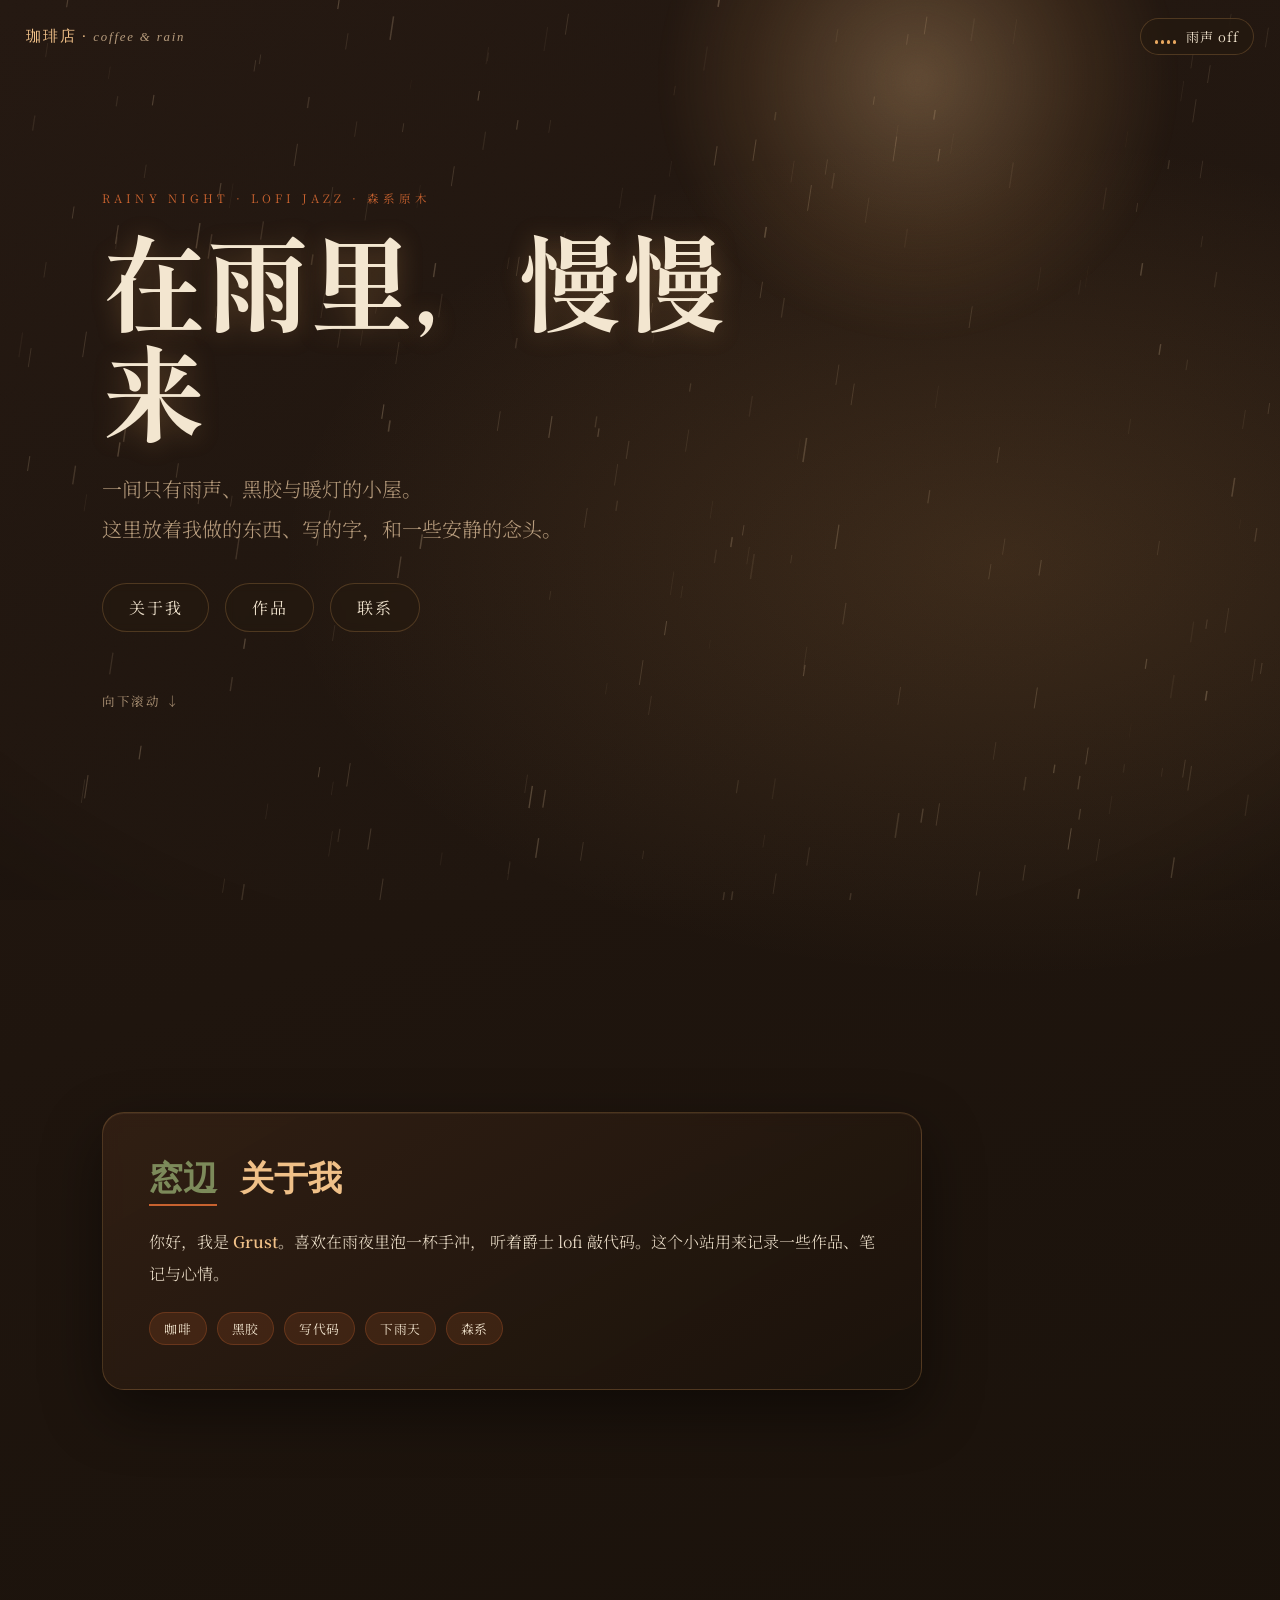
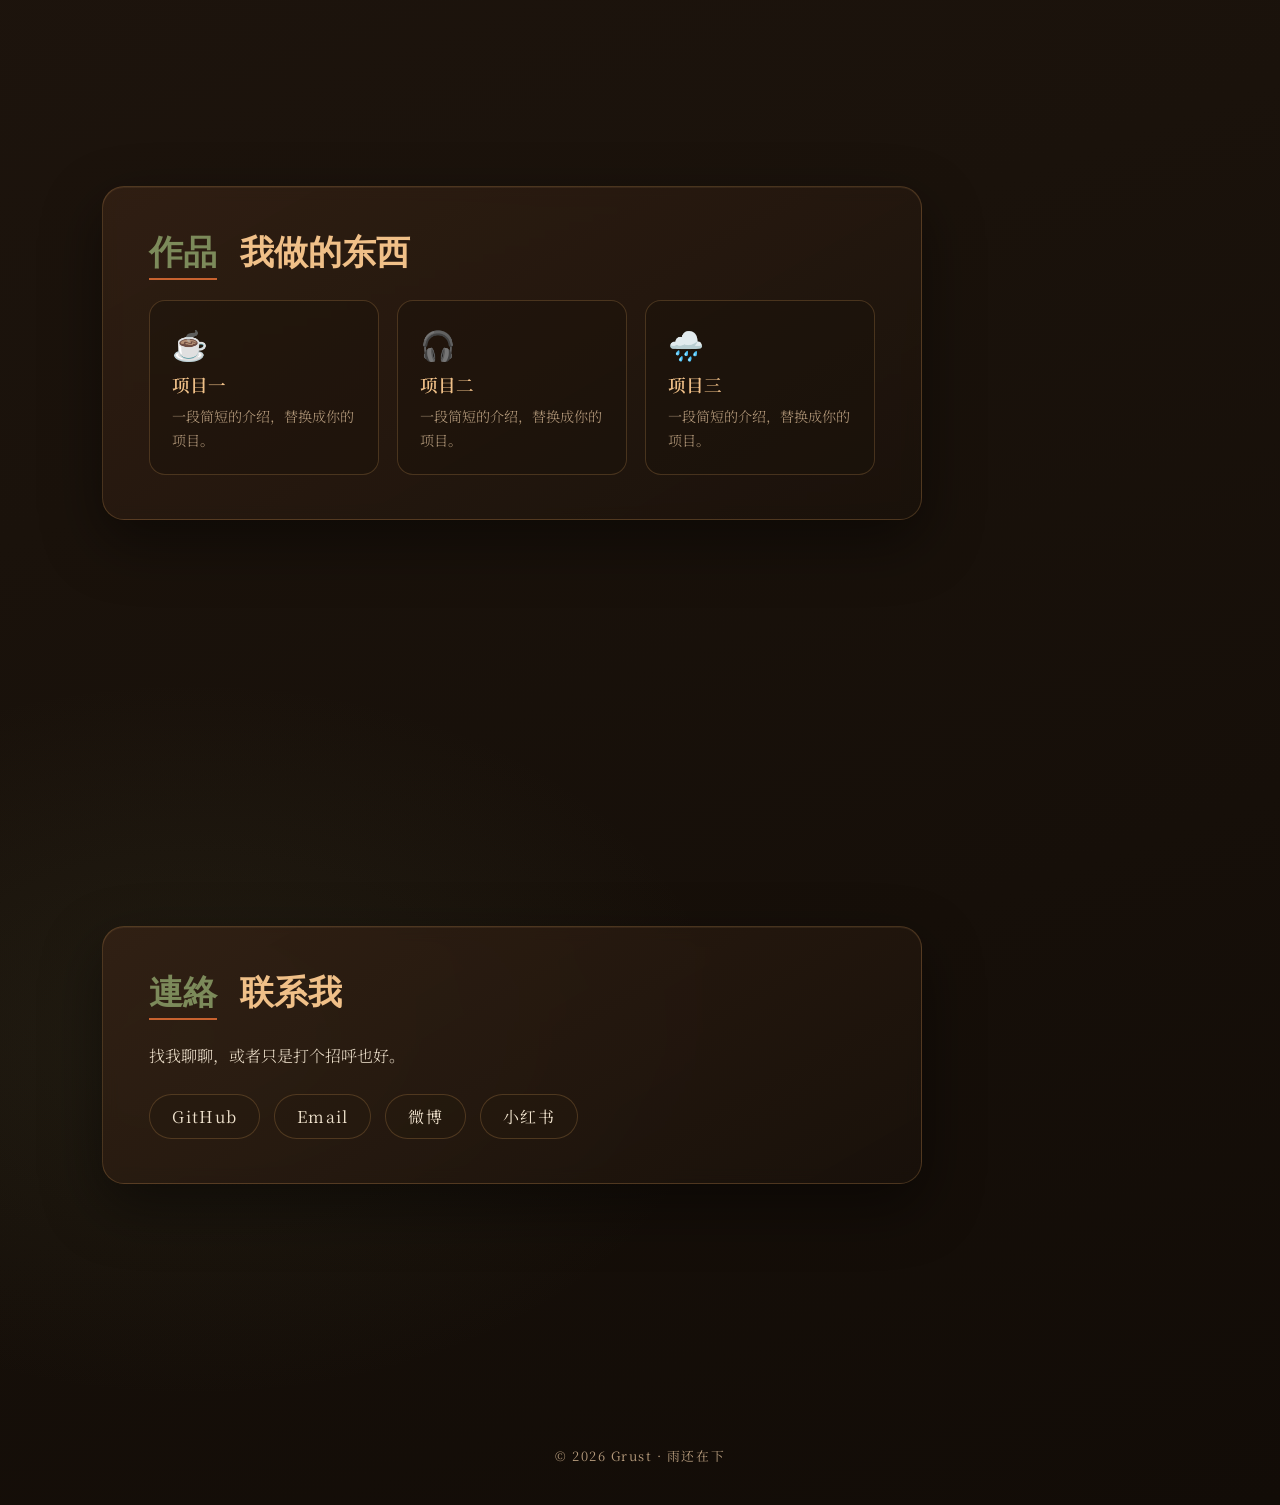
==== index.html @ 06360b30 "森系原木雨夜风格个人主页 + 匹配 404 页" ====
<!DOCTYPE html>
<html lang="zh-CN">
<head>
  <meta charset="UTF-8" />
  <meta name="viewport" content="width=device-width, initial-scale=1.0" />
  <title>Grust · 雨夜小屋</title>
  <meta name="description" content="森系原木 · 日系 · 爵士 lofi 雨夜风格的个人主页" />
  <link rel="preconnect" href="https://fonts.googleapis.com" />
  <link rel="preconnect" href="https://fonts.gstatic.com" crossorigin />
  <link href="https://fonts.googleapis.com/css2?family=Zhi+Mang+Xing&family=Noto+Serif+SC:wght@300;400;600&family=Shippori+Mincho:wght@400;600&display=swap" rel="stylesheet" />
  <link rel="stylesheet" href="style.css" />
</head>
<body>
  <!-- 雨滴层 -->
  <canvas id="rain"></canvas>
  <!-- 暖光/颗粒/暗角 -->
  <div class="grain"></div>
  <div class="vignette"></div>
  <div class="lamp-glow"></div>

  <!-- 顶部工具条 -->
  <header class="topbar">
    <span class="brand">珈琲店 · <em>coffee & rain</em></span>
    <button id="audioToggle" class="audio-btn" aria-pressed="false" title="播放/暂停 雨声 lofi">
      <span class="eq"><i></i><i></i><i></i><i></i></span>
      <span class="audio-label">雨声 off</span>
    </button>
  </header>

  <main class="stage">
    <section class="hero">
      <p class="kicker">rainy night · lofi jazz · 森系原木</p>
      <h1 class="title">在雨里，慢慢来</h1>
      <p class="subtitle">
        一间只有雨声、黑胶与暖灯的小屋。<br />
        这里放着我做的东西、写的字，和一些安静的念头。
      </p>
      <div class="links">
        <a class="link" href="#about">关于我</a>
        <a class="link" href="#works">作品</a>
        <a class="link" href="#contact">联系</a>
      </div>
      <div class="scroll-hint">向下滚动 ↓</div>
    </section>

    <section id="about" class="panel">
      <div class="panel-card">
        <h2><span class="jp">窓辺</span> 关于我</h2>
        <p>
          你好，我是 <strong>Grust</strong>。喜欢在雨夜里泡一杯手冲，
          听着爵士 lofi 敲代码。这个小站用来记录一些作品、笔记与心情。
        </p>
        <ul class="tags">
          <li>咖啡</li><li>黑胶</li><li>写代码</li><li>下雨天</li><li>森系</li>
        </ul>
      </div>
    </section>

    <section id="works" class="panel">
      <div class="panel-card">
        <h2><span class="jp">作品</span> 我做的东西</h2>
        <div class="works-grid">
          <a class="work" href="#">
            <span class="work-emoji">☕</span>
            <span class="work-title">项目一</span>
            <span class="work-desc">一段简短的介绍，替换成你的项目。</span>
          </a>
          <a class="work" href="#">
            <span class="work-emoji">🎧</span>
            <span class="work-title">项目二</span>
            <span class="work-desc">一段简短的介绍，替换成你的项目。</span>
          </a>
          <a class="work" href="#">
            <span class="work-emoji">🌧️</span>
            <span class="work-title">项目三</span>
            <span class="work-desc">一段简短的介绍，替换成你的项目。</span>
          </a>
        </div>
      </div>
    </section>

    <section id="contact" class="panel">
      <div class="panel-card">
        <h2><span class="jp">連絡</span> 联系我</h2>
        <p>找我聊聊，或者只是打个招呼也好。</p>
        <div class="socials">
          <a class="social" href="#" target="_blank" rel="noopener">GitHub</a>
          <a class="social" href="mailto:you@example.com">Email</a>
          <a class="social" href="#" target="_blank" rel="noopener">微博</a>
          <a class="social" href="#" target="_blank" rel="noopener">小红书</a>
        </div>
      </div>
    </section>
  </main>

  <footer class="footer">
    <span>© <span id="year"></span> Grust · 雨还在下</span>
  </footer>

  <script src="script.js"></script>
</body>
</html>
---- style.css ----
:root {
  /* 暖木色 / 雨夜调色板 */
  --bg-0: #1a120b;
  --bg-1: #241811;
  --wood: #3a2416;
  --wood-light: #5b3a22;
  --amber: #e8a860;
  --amber-soft: #f0c088;
  --cream: #f3e6d0;
  --moss: #7c8a5a;
  --rust: #c8622f;
  --ink: #efe2cd;
  --muted: #b79c7d;
  --glass: rgba(38, 26, 16, 0.55);
  --glass-brd: rgba(232, 168, 96, 0.22);
}

* { box-sizing: border-box; }

html { scroll-behavior: smooth; }

body {
  margin: 0;
  min-height: 100vh;
  color: var(--ink);
  font-family: "Noto Serif SC", "Shippori Mincho", serif;
  background:
    radial-gradient(1200px 700px at 78% 18%, rgba(232,168,96,0.14), transparent 60%),
    radial-gradient(900px 600px at 15% 85%, rgba(124,138,90,0.10), transparent 60%),
    linear-gradient(160deg, var(--bg-1) 0%, var(--bg-0) 60%, #120c07 100%);
  overflow-x: hidden;
}

/* ---------- 氛围层 ---------- */
#rain {
  position: fixed; inset: 0;
  width: 100%; height: 100%;
  z-index: 0; pointer-events: none;
  opacity: 0.55;
}

.grain {
  position: fixed; inset: 0; z-index: 2; pointer-events: none;
  opacity: 0.06; mix-blend-mode: overlay;
  background-image: url("data:image/svg+xml,%3Csvg xmlns='http://www.w3.org/2000/svg' width='120' height='120'%3E%3Cfilter id='n'%3E%3CfeTurbulence type='fractalNoise' baseFrequency='0.9' numOctaves='2'/%3E%3C/filter%3E%3Crect width='100%25' height='100%25' filter='url(%23n)'/%3E%3C/svg%3E");
}

.vignette {
  position: fixed; inset: 0; z-index: 3; pointer-events: none;
  background: radial-gradient(120% 120% at 50% 40%, transparent 55%, rgba(0,0,0,0.55) 100%);
}

.lamp-glow {
  position: fixed; top: -180px; right: 8%; z-index: 1; pointer-events: none;
  width: 520px; height: 520px; border-radius: 50%;
  background: radial-gradient(circle, rgba(240,192,136,0.30), rgba(232,168,96,0.10) 45%, transparent 70%);
  filter: blur(8px);
  animation: flicker 6s ease-in-out infinite;
}
@keyframes flicker {
  0%,100% { opacity: .85; }
  45% { opacity: 1; }
  70% { opacity: .78; }
}

/* ---------- 顶部 ---------- */
.topbar {
  position: fixed; top: 0; left: 0; right: 0; z-index: 6;
  display: flex; align-items: center; justify-content: space-between;
  padding: 18px 26px;
}
.brand {
  font-family: "Shippori Mincho", serif;
  letter-spacing: .12em; color: var(--amber-soft); font-size: .95rem;
}
.brand em { color: var(--muted); font-style: italic; font-size: .8rem; }

.audio-btn {
  display: inline-flex; align-items: center; gap: 10px;
  background: var(--glass); border: 1px solid var(--glass-brd);
  color: var(--cream); padding: 8px 14px; border-radius: 999px;
  cursor: pointer; font-family: inherit; font-size: .82rem;
  backdrop-filter: blur(6px); transition: .25s;
}
.audio-btn:hover { border-color: var(--amber); color: var(--amber-soft); }
.audio-label { letter-spacing: .08em; }

.eq { display: inline-flex; align-items: flex-end; gap: 3px; height: 14px; }
.eq i { width: 3px; height: 4px; background: var(--amber); border-radius: 2px; }
.audio-btn.playing .eq i { animation: bounce 0.9s ease-in-out infinite; }
.eq i:nth-child(2){ animation-delay: .15s; }
.eq i:nth-child(3){ animation-delay: .3s; }
.eq i:nth-child(4){ animation-delay: .45s; }
@keyframes bounce { 0%,100%{ height:4px; } 50%{ height:14px; } }

/* ---------- 内容 ---------- */
.stage { position: relative; z-index: 4; }

.hero {
  min-height: 100vh;
  display: flex; flex-direction: column; justify-content: center;
  padding: 0 8vw; max-width: 900px;
}
.kicker {
  color: var(--rust); letter-spacing: .35em; text-transform: uppercase;
  font-size: .72rem; margin: 0 0 18px;
}
.title {
  font-family: "Zhi Mang Xing", "Shippori Mincho", cursive;
  font-size: clamp(3rem, 9vw, 6.5rem);
  margin: 0; line-height: 1.05; color: var(--cream);
  text-shadow: 0 2px 24px rgba(232,168,96,0.25);
}
.subtitle {
  margin: 26px 0 34px; color: var(--muted);
  font-size: clamp(1rem, 2.2vw, 1.25rem); line-height: 2; font-weight: 300;
}
.links { display: flex; gap: 16px; flex-wrap: wrap; }
.link {
  color: var(--ink); text-decoration: none; letter-spacing: .1em;
  padding: 12px 26px; border: 1px solid var(--glass-brd); border-radius: 999px;
  background: var(--glass); backdrop-filter: blur(4px); transition: .25s;
}
.link:hover {
  border-color: var(--amber); color: var(--amber-soft);
  transform: translateY(-2px); box-shadow: 0 8px 26px rgba(0,0,0,.35);
}
.scroll-hint {
  margin-top: 60px; color: var(--muted); font-size: .78rem; letter-spacing: .2em;
  animation: sink 2.2s ease-in-out infinite;
}
@keyframes sink { 0%,100%{ transform: translateY(0); opacity:.6;} 50%{ transform: translateY(8px); opacity:1;} }

.panel {
  min-height: 78vh; display: flex; align-items: center;
  padding: 8vh 8vw;
}
.panel-card {
  width: 100%; max-width: 820px;
  background: linear-gradient(150deg, rgba(58,36,22,0.66), rgba(26,18,11,0.72));
  border: 1px solid var(--glass-brd); border-radius: 22px;
  padding: 44px 46px; backdrop-filter: blur(8px);
  box-shadow: 0 22px 60px rgba(0,0,0,.45), inset 0 1px 0 rgba(240,192,136,.08);
}
.panel-card h2 {
  font-family: "Shippori Mincho", serif; font-size: clamp(1.5rem, 4vw, 2.1rem);
  margin: 0 0 20px; color: var(--amber-soft); font-weight: 600;
}
.jp {
  display: inline-block; margin-right: 14px; color: var(--moss);
  border-bottom: 2px solid var(--rust); padding-bottom: 2px;
}
.panel-card p { line-height: 2; color: var(--ink); font-weight: 300; }
.panel-card strong { color: var(--amber-soft); font-weight: 600; }

.tags { list-style: none; padding: 0; margin: 22px 0 0; display: flex; flex-wrap: wrap; gap: 10px; }
.tags li {
  font-size: .8rem; letter-spacing: .05em; color: var(--cream);
  padding: 6px 14px; border-radius: 999px;
  background: rgba(200,98,47,0.16); border: 1px solid rgba(200,98,47,0.3);
}

.works-grid { display: grid; grid-template-columns: repeat(auto-fit, minmax(200px,1fr)); gap: 18px; margin-top: 8px; }
.work {
  display: flex; flex-direction: column; gap: 8px; text-decoration: none;
  padding: 22px; border-radius: 16px;
  background: rgba(26,18,11,0.5); border: 1px solid var(--glass-brd);
  transition: .25s; color: var(--ink);
}
.work:hover { transform: translateY(-4px); border-color: var(--amber); box-shadow: 0 14px 34px rgba(0,0,0,.4); }
.work-emoji { font-size: 1.8rem; }
.work-title { color: var(--amber-soft); font-size: 1.1rem; font-weight: 600; }
.work-desc { color: var(--muted); font-size: .88rem; font-weight: 300; line-height: 1.7; }

.socials { display: flex; flex-wrap: wrap; gap: 14px; margin-top: 22px; }
.social {
  text-decoration: none; color: var(--ink); letter-spacing: .08em;
  padding: 10px 22px; border-radius: 999px;
  border: 1px solid var(--glass-brd); background: var(--glass); transition: .25s;
}
.social:hover { border-color: var(--amber); color: var(--amber-soft); transform: translateY(-2px); }

.footer {
  position: relative; z-index: 4; text-align: center;
  padding: 40px 20px; color: var(--muted); font-size: .8rem; letter-spacing: .12em;
}

@media (max-width: 640px) {
  .panel-card { padding: 30px 24px; }
  .topbar { padding: 14px 16px; }
  .brand em { display: none; }
}

@media (prefers-reduced-motion: reduce) {
  .lamp-glow, .scroll-hint, .audio-btn.playing .eq i { animation: none; }
  html { scroll-behavior: auto; }
}
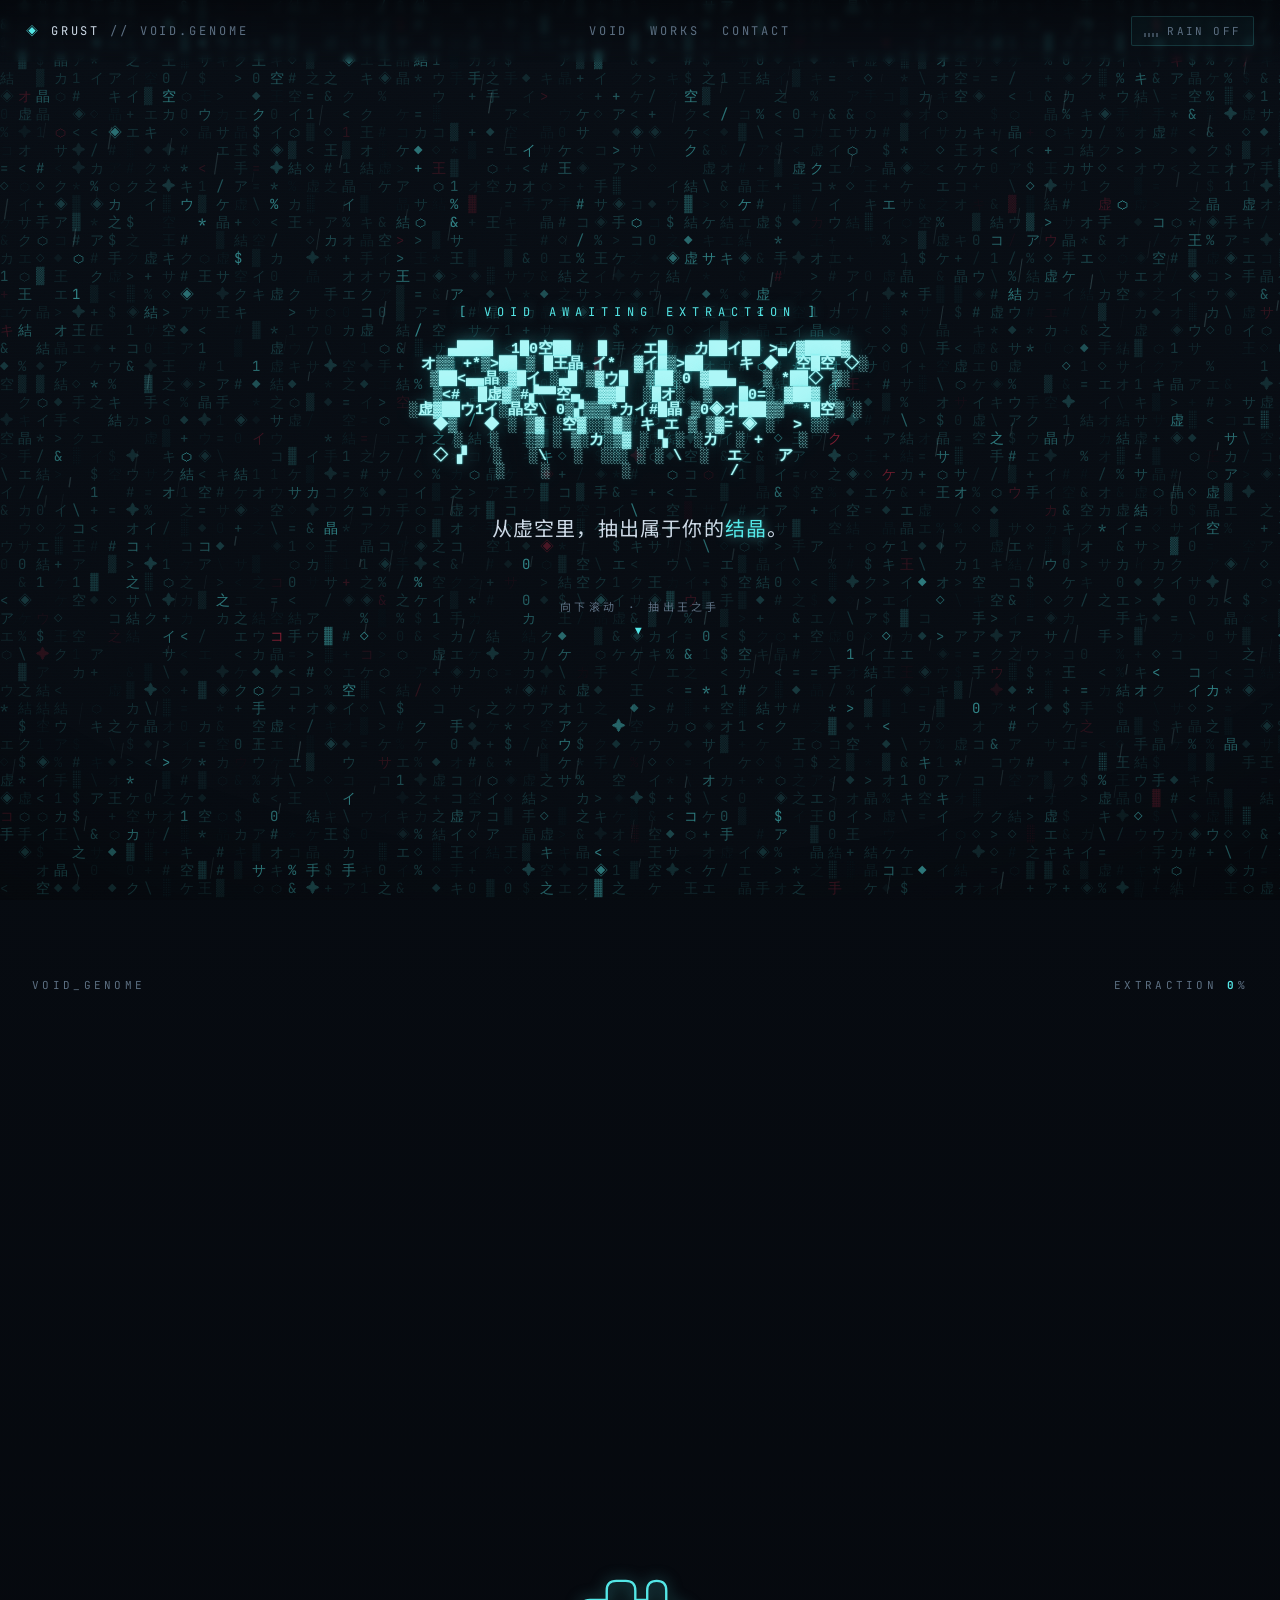
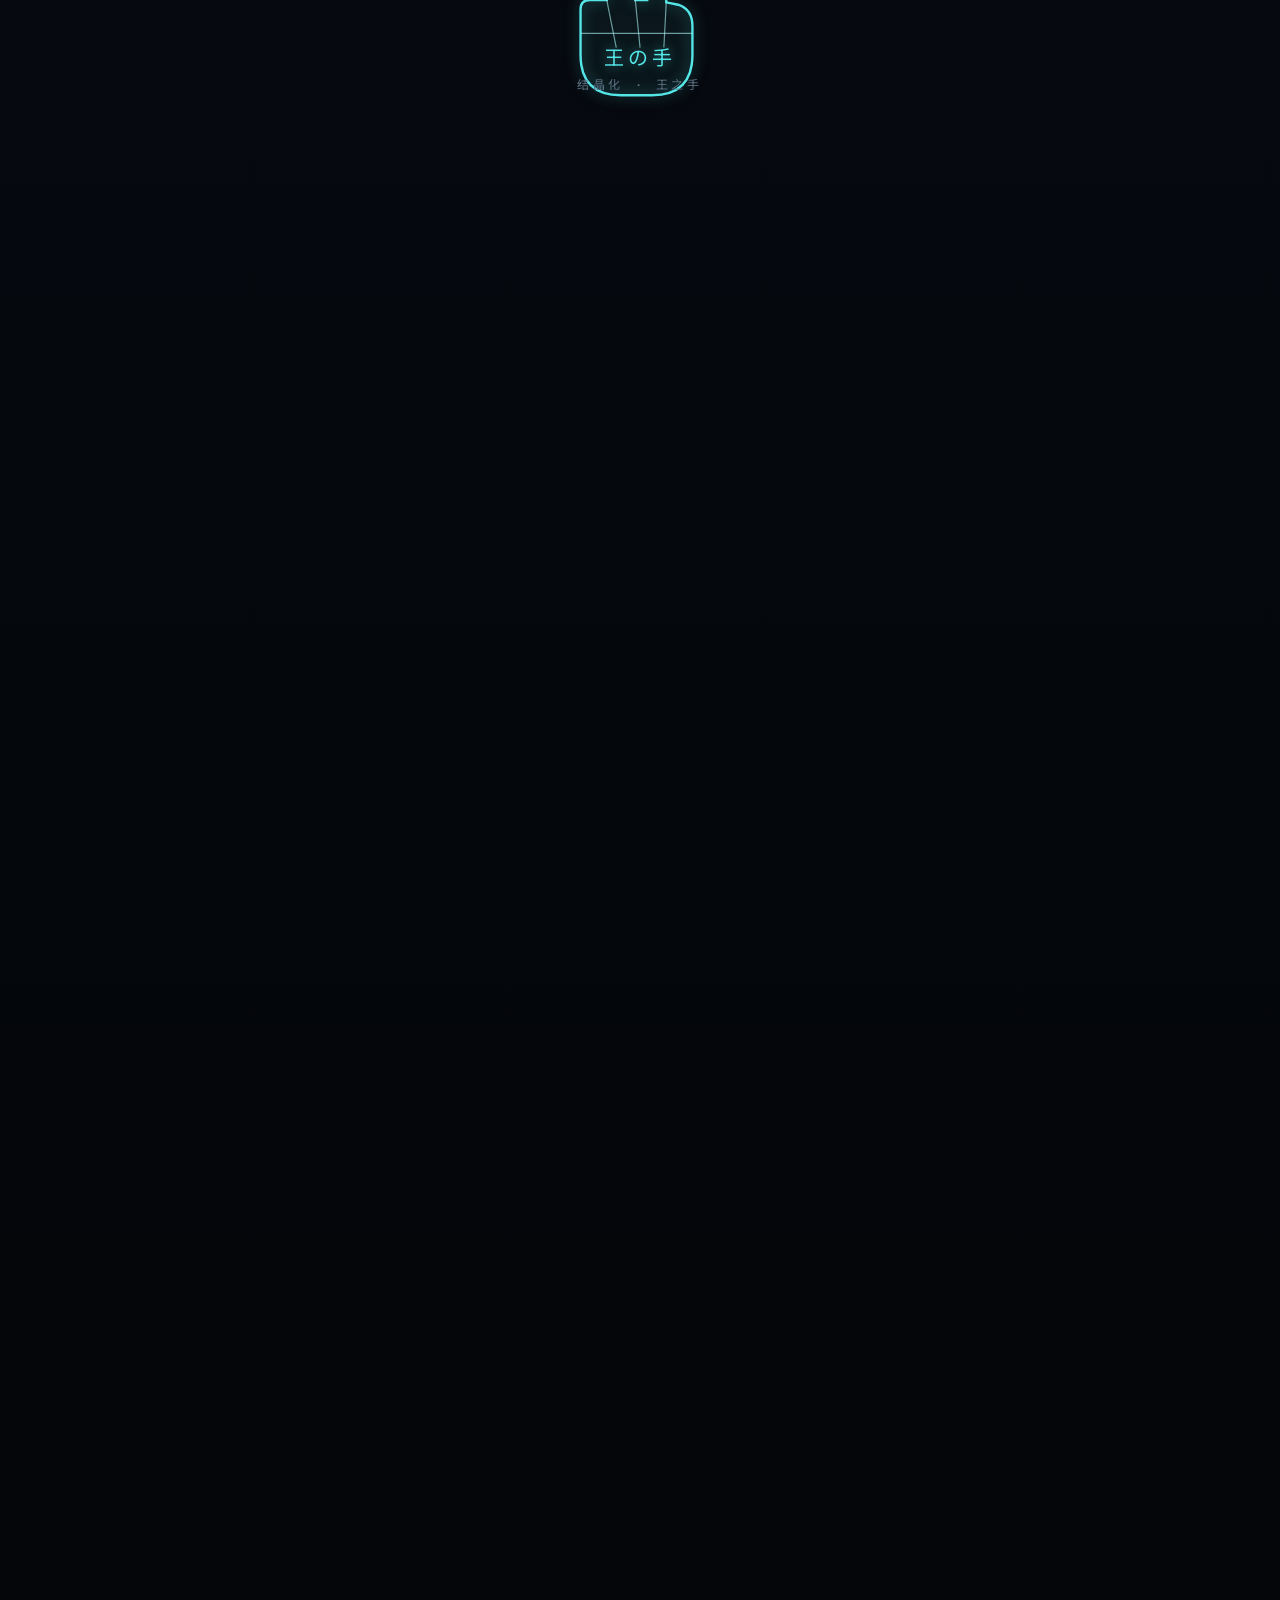
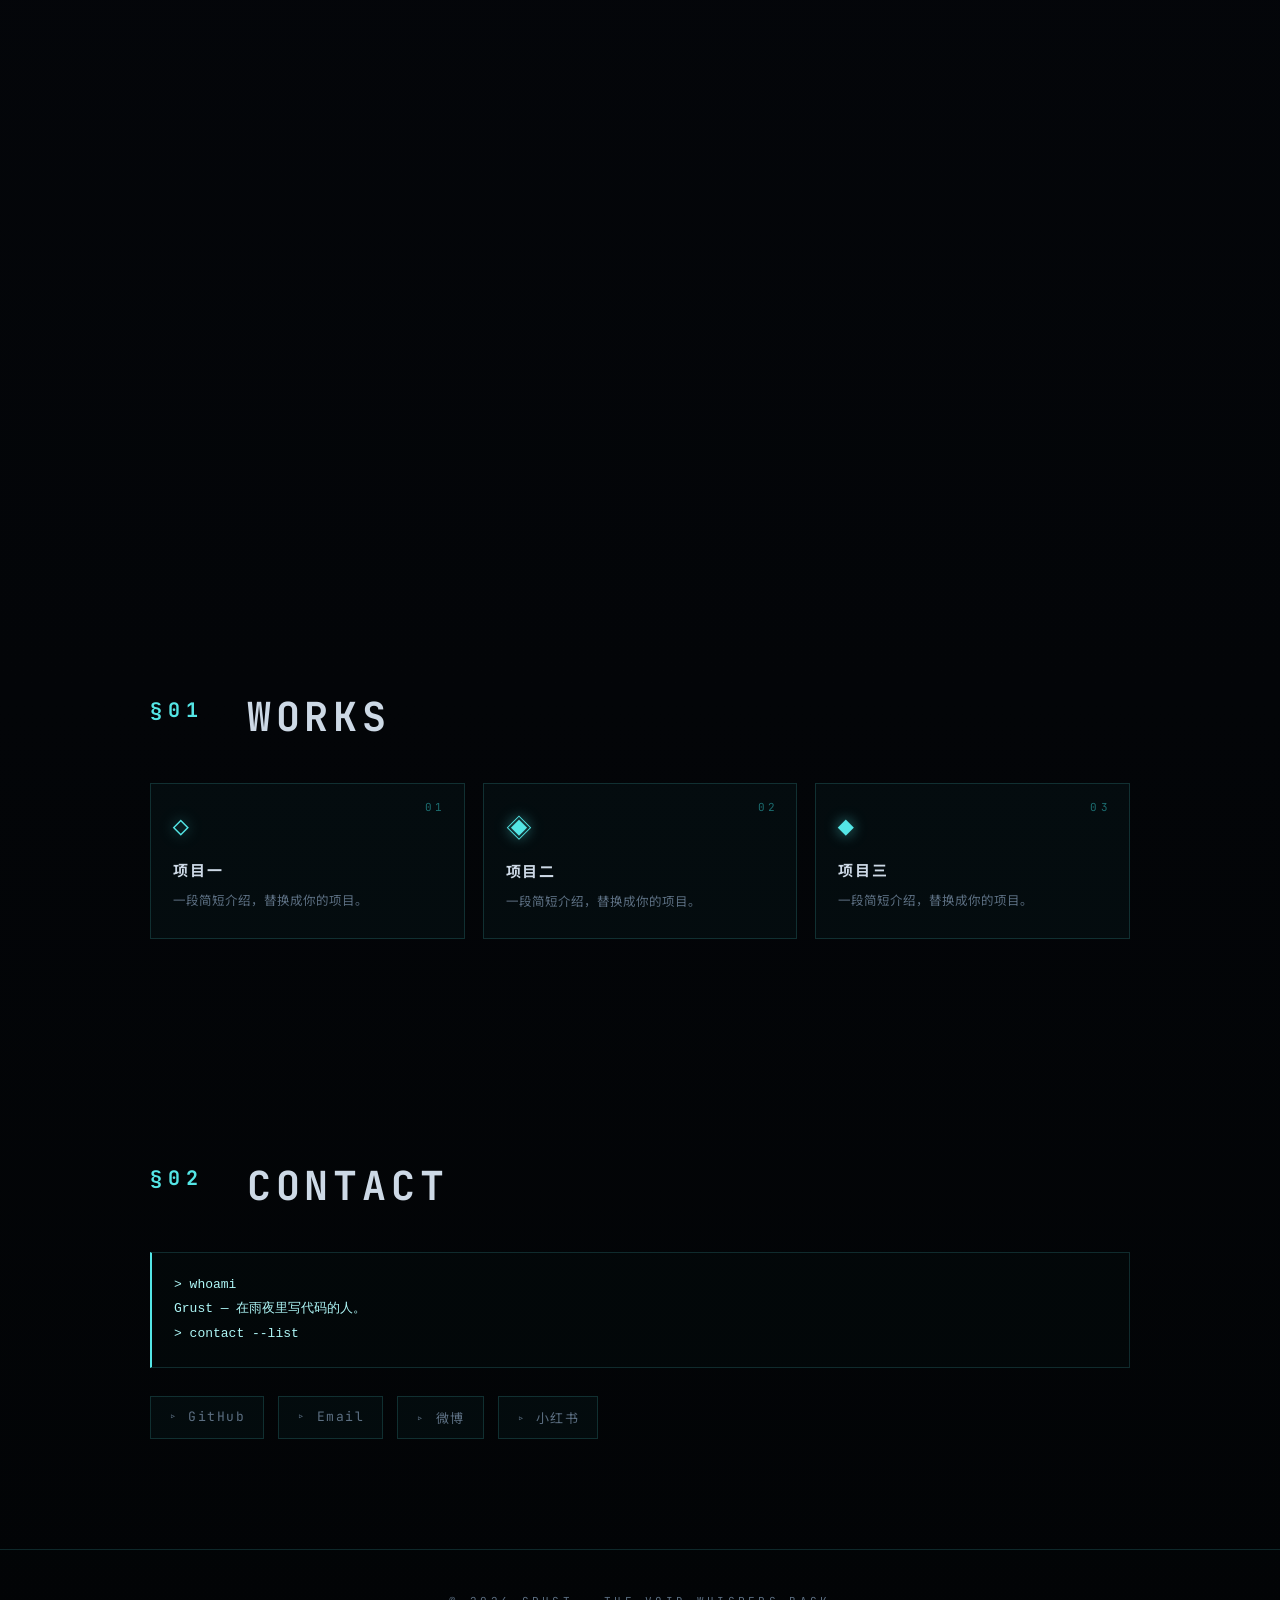
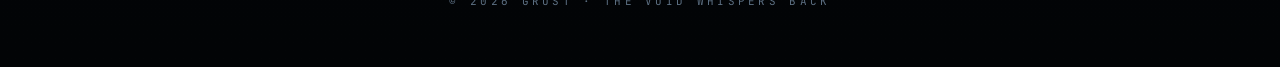
==== commit 1f1b6d47: "改版为 ASCII-Magic 结晶虚空炫技主页 - 满屏跳动 ASCII/日文/结晶符号背景层 - 首屏 ASCII 大标题解析动画 - 滚动抽出结晶虚空之剑 + 结晶化王之手 - 保留雨夜动效与雨" ====
--- a/index.html
+++ b/index.html
@@ -3,98 +3,145 @@
 <head>
   <meta charset="UTF-8" />
   <meta name="viewport" content="width=device-width, initial-scale=1.0" />
-  <title>Grust · 雨夜小屋</title>
-  <meta name="description" content="森系原木 · 日系 · 爵士 lofi 雨夜风格的个人主页" />
+  <title>GRUST // VOID GENOME</title>
+  <meta name="description" content="ASCII-Magic · 罪恶王冠结晶符号 · 雨夜虚空 · Grust 的个人空间" />
   <link rel="preconnect" href="https://fonts.googleapis.com" />
   <link rel="preconnect" href="https://fonts.gstatic.com" crossorigin />
-  <link href="https://fonts.googleapis.com/css2?family=Zhi+Mang+Xing&family=Noto+Serif+SC:wght@300;400;600&family=Shippori+Mincho:wght@400;600&display=swap" rel="stylesheet" />
+  <link href="https://fonts.googleapis.com/css2?family=JetBrains+Mono:wght@300;400;700&family=Noto+Sans+SC:wght@300;400;700&display=swap" rel="stylesheet" />
   <link rel="stylesheet" href="style.css" />
 </head>
 <body>
+  <!-- 虚空 ASCII 层 -->
+  <canvas id="void"></canvas>
   <!-- 雨滴层 -->
   <canvas id="rain"></canvas>
-  <!-- 暖光/颗粒/暗角 -->
+  <!-- 颗粒 / 暗角 / 扫描线 -->
   <div class="grain"></div>
   <div class="vignette"></div>
-  <div class="lamp-glow"></div>
+  <div class="scanlines"></div>
 
   <!-- 顶部工具条 -->
   <header class="topbar">
-    <span class="brand">珈琲店 · <em>coffee & rain</em></span>
+    <span class="brand"><span class="dot">◈</span> GRUST <em>// void.genome</em></span>
+    <nav class="nav">
+      <a href="#weapon">void</a>
+      <a href="#works">works</a>
+      <a href="#contact">contact</a>
+    </nav>
     <button id="audioToggle" class="audio-btn" aria-pressed="false" title="播放/暂停 雨声 lofi">
       <span class="eq"><i></i><i></i><i></i><i></i></span>
-      <span class="audio-label">雨声 off</span>
+      <span class="audio-label">rain off</span>
     </button>
   </header>
 
-  <main class="stage">
+  <main>
+    <!-- 英雄区：满屏虚空跳字 + 抽出提示 -->
     <section class="hero">
-      <p class="kicker">rainy night · lofi jazz · 森系原木</p>
-      <h1 class="title">在雨里，慢慢来</h1>
-      <p class="subtitle">
-        一间只有雨声、黑胶与暖灯的小屋。<br />
-        这里放着我做的东西、写的字，和一些安静的念头。
-      </p>
-      <div class="links">
-        <a class="link" href="#about">关于我</a>
-        <a class="link" href="#works">作品</a>
-        <a class="link" href="#contact">联系</a>
-      </div>
-      <div class="scroll-hint">向下滚动 ↓</div>
-    </section>
-
-    <section id="about" class="panel">
-      <div class="panel-card">
-        <h2><span class="jp">窓辺</span> 关于我</h2>
-        <p>
-          你好，我是 <strong>Grust</strong>。喜欢在雨夜里泡一杯手冲，
-          听着爵士 lofi 敲代码。这个小站用来记录一些作品、笔记与心情。
-        </p>
-        <ul class="tags">
-          <li>咖啡</li><li>黑胶</li><li>写代码</li><li>下雨天</li><li>森系</li>
-        </ul>
+      <p class="kicker">［ void awaiting extraction ］</p>
+      <pre class="ascii-title" id="asciiTitle"></pre>
+      <p class="tagline">从虚空里，抽出属于你的<span class="hl">结晶</span>。</p>
+      <div class="scroll-hint">
+        <span>向下滚动 · 抽出王之手</span>
+        <span class="arrow">▼</span>
       </div>
     </section>
 
-    <section id="works" class="panel">
-      <div class="panel-card">
-        <h2><span class="jp">作品</span> 我做的东西</h2>
-        <div class="works-grid">
-          <a class="work" href="#">
-            <span class="work-emoji">☕</span>
-            <span class="work-title">项目一</span>
-            <span class="work-desc">一段简短的介绍，替换成你的项目。</span>
-          </a>
-          <a class="work" href="#">
-            <span class="work-emoji">🎧</span>
-            <span class="work-title">项目二</span>
-            <span class="work-desc">一段简短的介绍，替换成你的项目。</span>
-          </a>
-          <a class="work" href="#">
-            <span class="work-emoji">🌧️</span>
-            <span class="work-title">项目三</span>
-            <span class="work-desc">一段简短的介绍，替换成你的项目。</span>
-          </a>
+    <!-- 结晶虚空武器：随滚动被抽出 -->
+    <section id="weapon" class="weapon-scroll">
+      <div class="weapon-sticky">
+        <div class="weapon-hud">
+          <span class="hud-l">VOID_GENOME</span>
+          <span class="hud-r">EXTRACTION <b id="pct">0</b>%</span>
+        </div>
+        <div class="weapon-stage">
+          <!-- 结晶虚空之剑 + 王之手 -->
+          <svg id="weaponSvg" viewBox="0 0 400 620" preserveAspectRatio="xMidYMid meet" aria-label="结晶虚空之剑">
+            <defs>
+              <linearGradient id="blade" x1="0" y1="0" x2="0" y2="1">
+                <stop offset="0" stop-color="#aef7f7"/>
+                <stop offset="0.5" stop-color="#54e6e6"/>
+                <stop offset="1" stop-color="#1c6d70"/>
+              </linearGradient>
+              <filter id="glow" x="-60%" y="-60%" width="220%" height="220%">
+                <feGaussianBlur stdDeviation="6" result="b"/>
+                <feMerge><feMergeNode in="b"/><feMergeNode in="SourceGraphic"/></feMerge>
+              </filter>
+            </defs>
+
+            <!-- 剑体（会被抽出的部分） -->
+            <g id="sword" filter="url(#glow)">
+              <!-- 剑尖到剑身：细长结晶菱形 -->
+              <polygon class="blade-fill" points="200,20 232,150 214,470 186,470 168,150"/>
+              <polygon class="edge" points="200,20 232,150 214,470 186,470 168,150"/>
+              <!-- 内部结晶棱线 -->
+              <polyline class="facet" points="200,20 200,470"/>
+              <polyline class="facet" points="168,150 200,120 232,150"/>
+              <polyline class="facet" points="176,300 200,270 224,300"/>
+              <polyline class="facet" points="182,410 200,388 218,410"/>
+              <!-- 红色虚空核心 -->
+              <polygon class="core" points="200,150 210,250 200,360 190,250"/>
+              <circle class="core-dot" cx="200" cy="255" r="4"/>
+              <!-- 护手 -->
+              <polygon class="guard" points="150,470 250,470 262,494 138,494"/>
+              <polygon class="guard-crystal" points="138,494 200,478 262,494 200,512"/>
+              <!-- 剑柄 -->
+              <rect class="grip" x="192" y="494" width="16" height="70"/>
+            </g>
+
+            <!-- 王之手（结晶化，握住剑柄，固定在下方） -->
+            <g id="hand">
+              <path class="hand-fill" d="M150 560 L150 528 Q150 520 158 520 L172 520 L172 512 Q172 504 180 504 L188 504
+                Q196 504 196 512 L196 520 L206 520 L206 512 Q206 504 214 504 Q222 504 222 512 L222 522
+                L232 524 Q244 528 244 542 L244 566 Q244 600 210 600 L184 600 Q150 600 150 566 Z"/>
+              <path class="hand-line" d="M150 560 L150 528 Q150 520 158 520 L172 520 L172 512 Q172 504 180 504 L188 504
+                Q196 504 196 512 L196 520 L206 520 L206 512 Q206 504 214 504 Q222 504 222 512 L222 522
+                L232 524 Q244 528 244 542 L244 566 Q244 600 210 600 L184 600 Q150 600 150 566 Z"/>
+              <!-- 手上的结晶棱纹 -->
+              <polyline class="hand-facet" points="150,548 244,548"/>
+              <polyline class="hand-facet" points="172,520 180,560"/>
+              <polyline class="hand-facet" points="196,520 200,560"/>
+              <polyline class="hand-facet" points="222,522 220,560"/>
+            </g>
+          </svg>
+          <div class="weapon-caption">
+            <span class="jp">王の手</span>
+            <span>结晶化 · 王之手</span>
+          </div>
         </div>
       </div>
     </section>
 
+    <!-- 作品 -->
+    <section id="works" class="panel">
+      <div class="panel-inner">
+        <h2 class="sec-title"><span class="idx">§01</span> WORKS</h2>
+        <div class="works-grid">
+          <a class="work" href="#"><span class="w-glyph">◇</span><span class="w-idx">01</span><h3>项目一</h3><p>一段简短介绍，替换成你的项目。</p></a>
+          <a class="work" href="#"><span class="w-glyph">◈</span><span class="w-idx">02</span><h3>项目二</h3><p>一段简短介绍，替换成你的项目。</p></a>
+          <a class="work" href="#"><span class="w-glyph">◆</span><span class="w-idx">03</span><h3>项目三</h3><p>一段简短介绍，替换成你的项目。</p></a>
+        </div>
+      </div>
+    </section>
+
+    <!-- 关于 / 联系 -->
     <section id="contact" class="panel">
-      <div class="panel-card">
-        <h2><span class="jp">連絡</span> 联系我</h2>
-        <p>找我聊聊，或者只是打个招呼也好。</p>
+      <div class="panel-inner">
+        <h2 class="sec-title"><span class="idx">§02</span> CONTACT</h2>
+        <pre class="term">&gt; whoami
+Grust — 在雨夜里写代码的人。
+&gt; contact --list</pre>
         <div class="socials">
-          <a class="social" href="#" target="_blank" rel="noopener">GitHub</a>
-          <a class="social" href="mailto:you@example.com">Email</a>
-          <a class="social" href="#" target="_blank" rel="noopener">微博</a>
-          <a class="social" href="#" target="_blank" rel="noopener">小红书</a>
+          <a class="social" href="#" target="_blank" rel="noopener">▹ GitHub</a>
+          <a class="social" href="mailto:you@example.com">▹ Email</a>
+          <a class="social" href="#" target="_blank" rel="noopener">▹ 微博</a>
+          <a class="social" href="#" target="_blank" rel="noopener">▹ 小红书</a>
         </div>
       </div>
     </section>
   </main>
 
   <footer class="footer">
-    <span>© <span id="year"></span> Grust · 雨还在下</span>
+    <span>© <span id="year"></span> GRUST · the void whispers back</span>
   </footer>
 
   <script src="script.js"></script>
--- a/style.css
+++ b/style.css
@@ -1,197 +1,162 @@
-:root {
-  /* 暖木色 / 雨夜调色板 */
-  --bg-0: #1a120b;
-  --bg-1: #241811;
-  --wood: #3a2416;
-  --wood-light: #5b3a22;
-  --amber: #e8a860;
-  --amber-soft: #f0c088;
-  --cream: #f3e6d0;
-  --moss: #7c8a5a;
-  --rust: #c8622f;
-  --ink: #efe2cd;
-  --muted: #b79c7d;
-  --glass: rgba(38, 26, 16, 0.55);
-  --glass-brd: rgba(232, 168, 96, 0.22);
+:root{
+  --bg:#04060a;
+  --bg2:#080d14;
+  --ink:#cdd9e6;
+  --dim:#5c6f82;
+  --cyan:#54e6e6;
+  --cyan-soft:#aef7f7;
+  --cyan-dim:#1c6d70;
+  --red:#ff3355;
+  --line:rgba(84,230,230,0.16);
+  --glass:rgba(84,230,230,0.03);
+}
+*{box-sizing:border-box;}
+html{scroll-behavior:smooth;}
+body{
+  margin:0;
+  color:var(--ink);
+  font-family:"JetBrains Mono","Noto Sans SC",ui-monospace,Menlo,Consolas,monospace;
+  background:
+    radial-gradient(1200px 800px at 72% -10%, rgba(84,230,230,0.07), transparent 60%),
+    radial-gradient(900px 700px at 8% 108%, rgba(255,51,85,0.05), transparent 55%),
+    linear-gradient(180deg,var(--bg2),var(--bg) 60%,#020406 100%);
+  background-color:var(--bg);
+  overflow-x:hidden;
 }
 
-* { box-sizing: border-box; }
+/* ---------- 全屏层 ---------- */
+#void,#rain{position:fixed;inset:0;width:100vw;height:100vh;z-index:0;pointer-events:none;}
+#void{opacity:0.9;}
+#rain{opacity:0.55;z-index:1;}
+.grain,.vignette,.scanlines{position:fixed;inset:0;pointer-events:none;}
+.grain{z-index:2;opacity:.05;mix-blend-mode:overlay;
+  background-image:url("data:image/svg+xml,%3Csvg xmlns='http://www.w3.org/2000/svg' width='120' height='120'%3E%3Cfilter id='n'%3E%3CfeTurbulence type='fractalNoise' baseFrequency='0.9' numOctaves='2'/%3E%3C/filter%3E%3Crect width='100%25' height='100%25' filter='url(%23n)'/%3E%3C/svg%3E");}
+.vignette{z-index:2;background:radial-gradient(120% 100% at 50% 40%,transparent 55%,rgba(0,0,0,0.65) 100%);}
+.scanlines{z-index:2;opacity:.35;mix-blend-mode:overlay;
+  background:repeating-linear-gradient(to bottom,rgba(84,230,230,0.05) 0 1px,transparent 1px 3px);}
 
-html { scroll-behavior: smooth; }
+/* ---------- topbar ---------- */
+.topbar{position:fixed;top:0;left:0;right:0;z-index:10;
+  display:flex;align-items:center;justify-content:space-between;gap:16px;
+  padding:16px 26px;font-size:12px;letter-spacing:.24em;text-transform:uppercase;
+  backdrop-filter:blur(3px);
+  background:linear-gradient(180deg,rgba(4,6,10,0.7),transparent);}
+.brand{color:var(--ink);}
+.brand .dot{color:var(--cyan);}
+.brand em{color:var(--dim);font-style:normal;}
+.nav{display:flex;gap:22px;}
+.nav a{color:var(--dim);text-decoration:none;transition:color .2s,text-shadow .2s;}
+.nav a:hover{color:var(--cyan);text-shadow:0 0 10px rgba(84,230,230,.6);}
 
-body {
-  margin: 0;
-  min-height: 100vh;
-  color: var(--ink);
-  font-family: "Noto Serif SC", "Shippori Mincho", serif;
-  background:
-    radial-gradient(1200px 700px at 78% 18%, rgba(232,168,96,0.14), transparent 60%),
-    radial-gradient(900px 600px at 15% 85%, rgba(124,138,90,0.10), transparent 60%),
-    linear-gradient(160deg, var(--bg-1) 0%, var(--bg-0) 60%, #120c07 100%);
-  overflow-x: hidden;
+/* audio btn */
+.audio-btn{display:inline-flex;align-items:center;gap:9px;cursor:pointer;
+  background:var(--glass);color:var(--dim);
+  border:1px solid var(--line);padding:7px 12px;border-radius:2px;
+  font:inherit;font-size:11px;letter-spacing:.2em;text-transform:uppercase;transition:.2s;}
+.audio-btn:hover{color:var(--cyan);border-color:var(--cyan-dim);}
+.audio-btn.playing{color:var(--cyan);border-color:var(--cyan);box-shadow:0 0 16px rgba(84,230,230,.25) inset;}
+.eq{display:inline-flex;align-items:flex-end;gap:2px;height:12px;}
+.eq i{width:2px;height:4px;background:currentColor;opacity:.6;}
+.audio-btn.playing .eq i{animation:eq .9s ease-in-out infinite;}
+.audio-btn.playing .eq i:nth-child(2){animation-delay:.15s;}
+.audio-btn.playing .eq i:nth-child(3){animation-delay:.3s;}
+.audio-btn.playing .eq i:nth-child(4){animation-delay:.45s;}
+@keyframes eq{0%,100%{height:3px;}50%{height:12px;}}
+
+/* ---------- hero ---------- */
+main{position:relative;z-index:5;}
+.hero{min-height:100vh;display:flex;flex-direction:column;align-items:center;justify-content:center;
+  text-align:center;padding:100px 20px 60px;}
+.kicker{margin:0 0 22px;color:var(--cyan);font-size:12px;letter-spacing:.5em;text-transform:uppercase;
+  text-shadow:0 0 14px rgba(84,230,230,.5);}
+.ascii-title{margin:0;color:var(--cyan-soft);white-space:pre;line-height:1.02;
+  font-weight:700;font-size:clamp(6px,1.55vw,15px);
+  text-shadow:0 0 18px rgba(84,230,230,.45),0 0 2px rgba(84,230,230,.9);}
+.tagline{margin:34px 0 0;color:var(--ink);font-size:clamp(15px,2vw,20px);letter-spacing:.06em;}
+.tagline .hl{color:var(--cyan);text-shadow:0 0 12px rgba(84,230,230,.6);}
+.scroll-hint{margin-top:56px;display:flex;flex-direction:column;align-items:center;gap:10px;
+  color:var(--dim);font-size:11px;letter-spacing:.3em;text-transform:uppercase;}
+.scroll-hint .arrow{color:var(--cyan);animation:bob 1.8s ease-in-out infinite;}
+@keyframes bob{0%,100%{transform:translateY(0);opacity:.5;}50%{transform:translateY(8px);opacity:1;}}
+
+/* ---------- 武器抽出 ---------- */
+.weapon-scroll{position:relative;height:320vh;}
+.weapon-sticky{position:sticky;top:0;height:100vh;display:flex;flex-direction:column;
+  align-items:center;justify-content:center;overflow:hidden;}
+.weapon-hud{position:absolute;top:78px;left:0;right:0;display:flex;justify-content:space-between;
+  padding:0 32px;color:var(--dim);font-size:11px;letter-spacing:.3em;text-transform:uppercase;}
+.weapon-hud b{color:var(--cyan);font-weight:700;}
+.weapon-stage{position:relative;height:82vh;display:flex;align-items:center;justify-content:center;}
+#weaponSvg{height:100%;width:auto;overflow:visible;}
+
+/* 剑：默认藏在手里（下移+裁掉），JS 用 --p 控制抽出 */
+#sword{
+  --p:0;
+  transform:translateY(calc((1 - var(--p)) * 62%));
+  clip-path:inset(0 0 calc((1 - var(--p)) * 100%) 0);
+  opacity:calc(0.25 + var(--p) * 0.75);
 }
+.blade-fill{fill:url(#blade);opacity:.14;}
+.edge{fill:none;stroke:var(--cyan);stroke-width:2;
+  stroke-dasharray:1600;stroke-dashoffset:calc(1600 - var(--p,0) * 1600);
+  filter:drop-shadow(0 0 6px rgba(84,230,230,.7));}
+.facet{fill:none;stroke:var(--cyan-soft);stroke-width:1;opacity:calc(var(--p,0)*0.85);}
+.core{fill:var(--red);opacity:calc(var(--p,0)*0.55);
+  filter:drop-shadow(0 0 8px rgba(255,51,85,.8));}
+.core-dot{fill:#fff;opacity:calc(var(--p,0));}
+.guard{fill:none;stroke:var(--cyan);stroke-width:2;opacity:calc(var(--p,0));}
+.guard-crystal{fill:rgba(84,230,230,0.08);stroke:var(--cyan-soft);stroke-width:1;opacity:calc(var(--p,0));}
+.grip{fill:#0b1a1c;stroke:var(--cyan-dim);stroke-width:1.5;opacity:calc(var(--p,0));}
 
-/* ---------- 氛围层 ---------- */
-#rain {
-  position: fixed; inset: 0;
-  width: 100%; height: 100%;
-  z-index: 0; pointer-events: none;
-  opacity: 0.55;
+/* 王之手：常驻 */
+.hand-fill{fill:rgba(84,230,230,0.06);}
+.hand-line{fill:none;stroke:var(--cyan);stroke-width:2;filter:drop-shadow(0 0 6px rgba(84,230,230,.5));}
+.hand-facet{fill:none;stroke:var(--cyan-soft);stroke-width:1;opacity:.6;}
+
+.weapon-caption{position:absolute;bottom:26px;left:0;right:0;text-align:center;
+  display:flex;flex-direction:column;gap:4px;color:var(--dim);font-size:12px;letter-spacing:.3em;text-transform:uppercase;}
+.weapon-caption .jp{color:var(--cyan);font-size:20px;letter-spacing:.2em;text-shadow:0 0 12px rgba(84,230,230,.5);}
+
+/* ---------- panels ---------- */
+.panel{position:relative;z-index:5;padding:110px 24px;}
+.panel-inner{max-width:980px;margin:0 auto;}
+.sec-title{font-size:clamp(22px,4vw,40px);font-weight:700;letter-spacing:.12em;margin:0 0 40px;
+  color:var(--ink);text-transform:uppercase;}
+.sec-title .idx{color:var(--cyan);font-size:.5em;letter-spacing:.3em;vertical-align:super;margin-right:14px;}
+
+.works-grid{display:grid;grid-template-columns:repeat(3,1fr);gap:18px;}
+.work{position:relative;display:block;text-decoration:none;color:inherit;
+  border:1px solid var(--line);background:var(--glass);padding:26px 22px 24px;
+  transition:.25s;overflow:hidden;}
+.work::after{content:"";position:absolute;inset:0;pointer-events:none;
+  background:linear-gradient(135deg,transparent 60%,rgba(84,230,230,0.1));opacity:0;transition:.25s;}
+.work:hover{border-color:var(--cyan);transform:translateY(-4px);box-shadow:0 0 26px rgba(84,230,230,.14);}
+.work:hover::after{opacity:1;}
+.w-glyph{font-size:26px;color:var(--cyan);text-shadow:0 0 14px rgba(84,230,230,.6);}
+.w-idx{position:absolute;top:16px;right:18px;font-size:11px;color:var(--cyan-dim);letter-spacing:.3em;}
+.work h3{margin:14px 0 8px;font-size:15px;font-weight:700;letter-spacing:.12em;}
+.work p{margin:0;font-size:12.5px;line-height:1.9;color:var(--dim);}
+
+.term{background:rgba(4,10,12,0.6);border:1px solid var(--line);border-left:2px solid var(--cyan);
+  padding:20px 22px;margin:0 0 28px;color:var(--cyan-soft);font-size:13px;line-height:1.9;white-space:pre-wrap;}
+.socials{display:flex;flex-wrap:wrap;gap:14px;}
+.social{color:var(--dim);text-decoration:none;border:1px solid var(--line);padding:11px 18px;
+  font-size:13px;letter-spacing:.12em;transition:.2s;background:var(--glass);}
+.social:hover{color:var(--cyan);border-color:var(--cyan);box-shadow:0 0 16px rgba(84,230,230,.18);}
+
+/* ---------- footer ---------- */
+.footer{position:relative;z-index:5;text-align:center;padding:44px 20px 60px;
+  color:var(--dim);font-size:11px;letter-spacing:.3em;text-transform:uppercase;
+  border-top:1px solid var(--line);}
+
+/* ---------- responsive ---------- */
+@media(max-width:720px){
+  .nav{display:none;}
+  .works-grid{grid-template-columns:1fr;}
+  .weapon-scroll{height:280vh;}
+  .weapon-hud{top:70px;}
 }
-
-.grain {
-  position: fixed; inset: 0; z-index: 2; pointer-events: none;
-  opacity: 0.06; mix-blend-mode: overlay;
-  background-image: url("data:image/svg+xml,%3Csvg xmlns='http://www.w3.org/2000/svg' width='120' height='120'%3E%3Cfilter id='n'%3E%3CfeTurbulence type='fractalNoise' baseFrequency='0.9' numOctaves='2'/%3E%3C/filter%3E%3Crect width='100%25' height='100%25' filter='url(%23n)'/%3E%3C/svg%3E");
+@media (prefers-reduced-motion: reduce){
+  html{scroll-behavior:auto;}
+  .scroll-hint .arrow,.audio-btn.playing .eq i{animation:none;}
 }
-
-.vignette {
-  position: fixed; inset: 0; z-index: 3; pointer-events: none;
-  background: radial-gradient(120% 120% at 50% 40%, transparent 55%, rgba(0,0,0,0.55) 100%);
-}
-
-.lamp-glow {
-  position: fixed; top: -180px; right: 8%; z-index: 1; pointer-events: none;
-  width: 520px; height: 520px; border-radius: 50%;
-  background: radial-gradient(circle, rgba(240,192,136,0.30), rgba(232,168,96,0.10) 45%, transparent 70%);
-  filter: blur(8px);
-  animation: flicker 6s ease-in-out infinite;
-}
-@keyframes flicker {
-  0%,100% { opacity: .85; }
-  45% { opacity: 1; }
-  70% { opacity: .78; }
-}
-
-/* ---------- 顶部 ---------- */
-.topbar {
-  position: fixed; top: 0; left: 0; right: 0; z-index: 6;
-  display: flex; align-items: center; justify-content: space-between;
-  padding: 18px 26px;
-}
-.brand {
-  font-family: "Shippori Mincho", serif;
-  letter-spacing: .12em; color: var(--amber-soft); font-size: .95rem;
-}
-.brand em { color: var(--muted); font-style: italic; font-size: .8rem; }
-
-.audio-btn {
-  display: inline-flex; align-items: center; gap: 10px;
-  background: var(--glass); border: 1px solid var(--glass-brd);
-  color: var(--cream); padding: 8px 14px; border-radius: 999px;
-  cursor: pointer; font-family: inherit; font-size: .82rem;
-  backdrop-filter: blur(6px); transition: .25s;
-}
-.audio-btn:hover { border-color: var(--amber); color: var(--amber-soft); }
-.audio-label { letter-spacing: .08em; }
-
-.eq { display: inline-flex; align-items: flex-end; gap: 3px; height: 14px; }
-.eq i { width: 3px; height: 4px; background: var(--amber); border-radius: 2px; }
-.audio-btn.playing .eq i { animation: bounce 0.9s ease-in-out infinite; }
-.eq i:nth-child(2){ animation-delay: .15s; }
-.eq i:nth-child(3){ animation-delay: .3s; }
-.eq i:nth-child(4){ animation-delay: .45s; }
-@keyframes bounce { 0%,100%{ height:4px; } 50%{ height:14px; } }
-
-/* ---------- 内容 ---------- */
-.stage { position: relative; z-index: 4; }
-
-.hero {
-  min-height: 100vh;
-  display: flex; flex-direction: column; justify-content: center;
-  padding: 0 8vw; max-width: 900px;
-}
-.kicker {
-  color: var(--rust); letter-spacing: .35em; text-transform: uppercase;
-  font-size: .72rem; margin: 0 0 18px;
-}
-.title {
-  font-family: "Zhi Mang Xing", "Shippori Mincho", cursive;
-  font-size: clamp(3rem, 9vw, 6.5rem);
-  margin: 0; line-height: 1.05; color: var(--cream);
-  text-shadow: 0 2px 24px rgba(232,168,96,0.25);
-}
-.subtitle {
-  margin: 26px 0 34px; color: var(--muted);
-  font-size: clamp(1rem, 2.2vw, 1.25rem); line-height: 2; font-weight: 300;
-}
-.links { display: flex; gap: 16px; flex-wrap: wrap; }
-.link {
-  color: var(--ink); text-decoration: none; letter-spacing: .1em;
-  padding: 12px 26px; border: 1px solid var(--glass-brd); border-radius: 999px;
-  background: var(--glass); backdrop-filter: blur(4px); transition: .25s;
-}
-.link:hover {
-  border-color: var(--amber); color: var(--amber-soft);
-  transform: translateY(-2px); box-shadow: 0 8px 26px rgba(0,0,0,.35);
-}
-.scroll-hint {
-  margin-top: 60px; color: var(--muted); font-size: .78rem; letter-spacing: .2em;
-  animation: sink 2.2s ease-in-out infinite;
-}
-@keyframes sink { 0%,100%{ transform: translateY(0); opacity:.6;} 50%{ transform: translateY(8px); opacity:1;} }
-
-.panel {
-  min-height: 78vh; display: flex; align-items: center;
-  padding: 8vh 8vw;
-}
-.panel-card {
-  width: 100%; max-width: 820px;
-  background: linear-gradient(150deg, rgba(58,36,22,0.66), rgba(26,18,11,0.72));
-  border: 1px solid var(--glass-brd); border-radius: 22px;
-  padding: 44px 46px; backdrop-filter: blur(8px);
-  box-shadow: 0 22px 60px rgba(0,0,0,.45), inset 0 1px 0 rgba(240,192,136,.08);
-}
-.panel-card h2 {
-  font-family: "Shippori Mincho", serif; font-size: clamp(1.5rem, 4vw, 2.1rem);
-  margin: 0 0 20px; color: var(--amber-soft); font-weight: 600;
-}
-.jp {
-  display: inline-block; margin-right: 14px; color: var(--moss);
-  border-bottom: 2px solid var(--rust); padding-bottom: 2px;
-}
-.panel-card p { line-height: 2; color: var(--ink); font-weight: 300; }
-.panel-card strong { color: var(--amber-soft); font-weight: 600; }
-
-.tags { list-style: none; padding: 0; margin: 22px 0 0; display: flex; flex-wrap: wrap; gap: 10px; }
-.tags li {
-  font-size: .8rem; letter-spacing: .05em; color: var(--cream);
-  padding: 6px 14px; border-radius: 999px;
-  background: rgba(200,98,47,0.16); border: 1px solid rgba(200,98,47,0.3);
-}
-
-.works-grid { display: grid; grid-template-columns: repeat(auto-fit, minmax(200px,1fr)); gap: 18px; margin-top: 8px; }
-.work {
-  display: flex; flex-direction: column; gap: 8px; text-decoration: none;
-  padding: 22px; border-radius: 16px;
-  background: rgba(26,18,11,0.5); border: 1px solid var(--glass-brd);
-  transition: .25s; color: var(--ink);
-}
-.work:hover { transform: translateY(-4px); border-color: var(--amber); box-shadow: 0 14px 34px rgba(0,0,0,.4); }
-.work-emoji { font-size: 1.8rem; }
-.work-title { color: var(--amber-soft); font-size: 1.1rem; font-weight: 600; }
-.work-desc { color: var(--muted); font-size: .88rem; font-weight: 300; line-height: 1.7; }
-
-.socials { display: flex; flex-wrap: wrap; gap: 14px; margin-top: 22px; }
-.social {
-  text-decoration: none; color: var(--ink); letter-spacing: .08em;
-  padding: 10px 22px; border-radius: 999px;
-  border: 1px solid var(--glass-brd); background: var(--glass); transition: .25s;
-}
-.social:hover { border-color: var(--amber); color: var(--amber-soft); transform: translateY(-2px); }
-
-.footer {
-  position: relative; z-index: 4; text-align: center;
-  padding: 40px 20px; color: var(--muted); font-size: .8rem; letter-spacing: .12em;
-}
-
-@media (max-width: 640px) {
-  .panel-card { padding: 30px 24px; }
-  .topbar { padding: 14px 16px; }
-  .brand em { display: none; }
-}
-
-@media (prefers-reduced-motion: reduce) {
-  .lamp-glow, .scroll-hint, .audio-btn.playing .eq i { animation: none; }
-  html { scroll-behavior: auto; }
-}
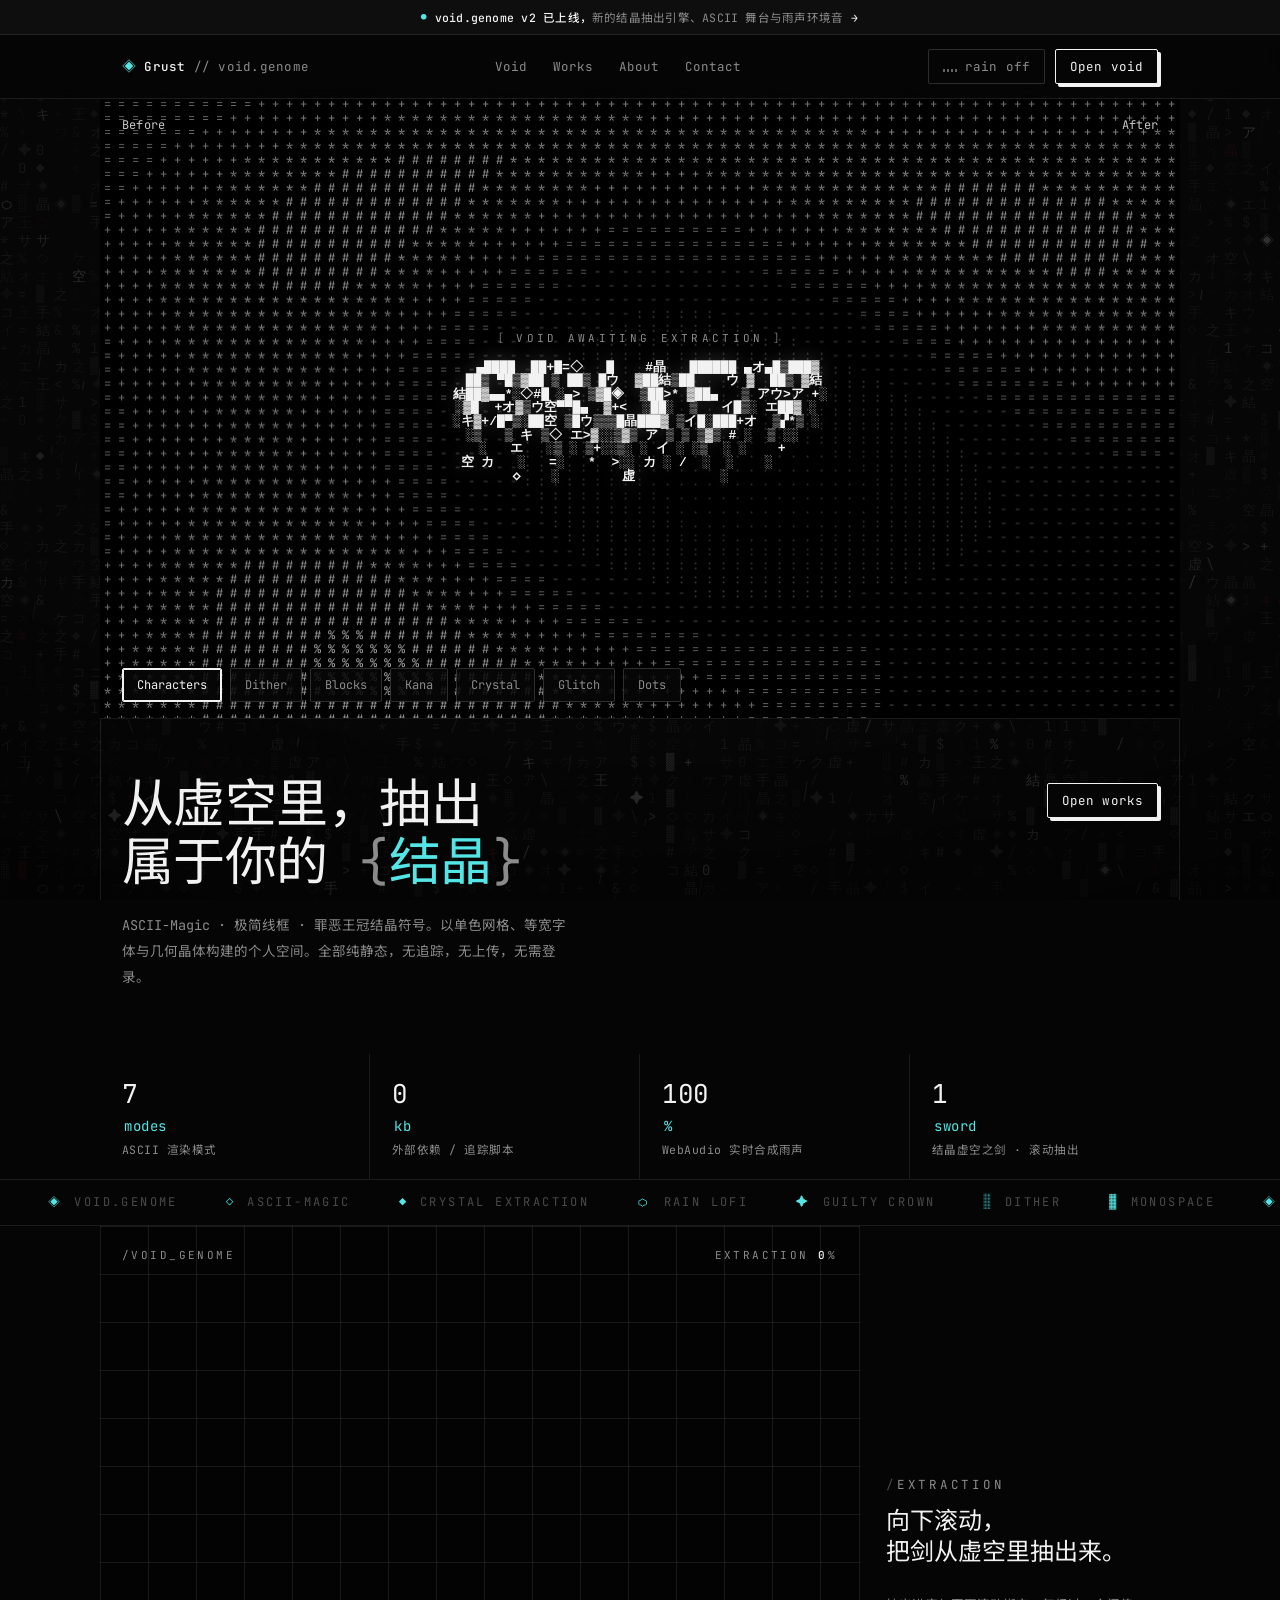
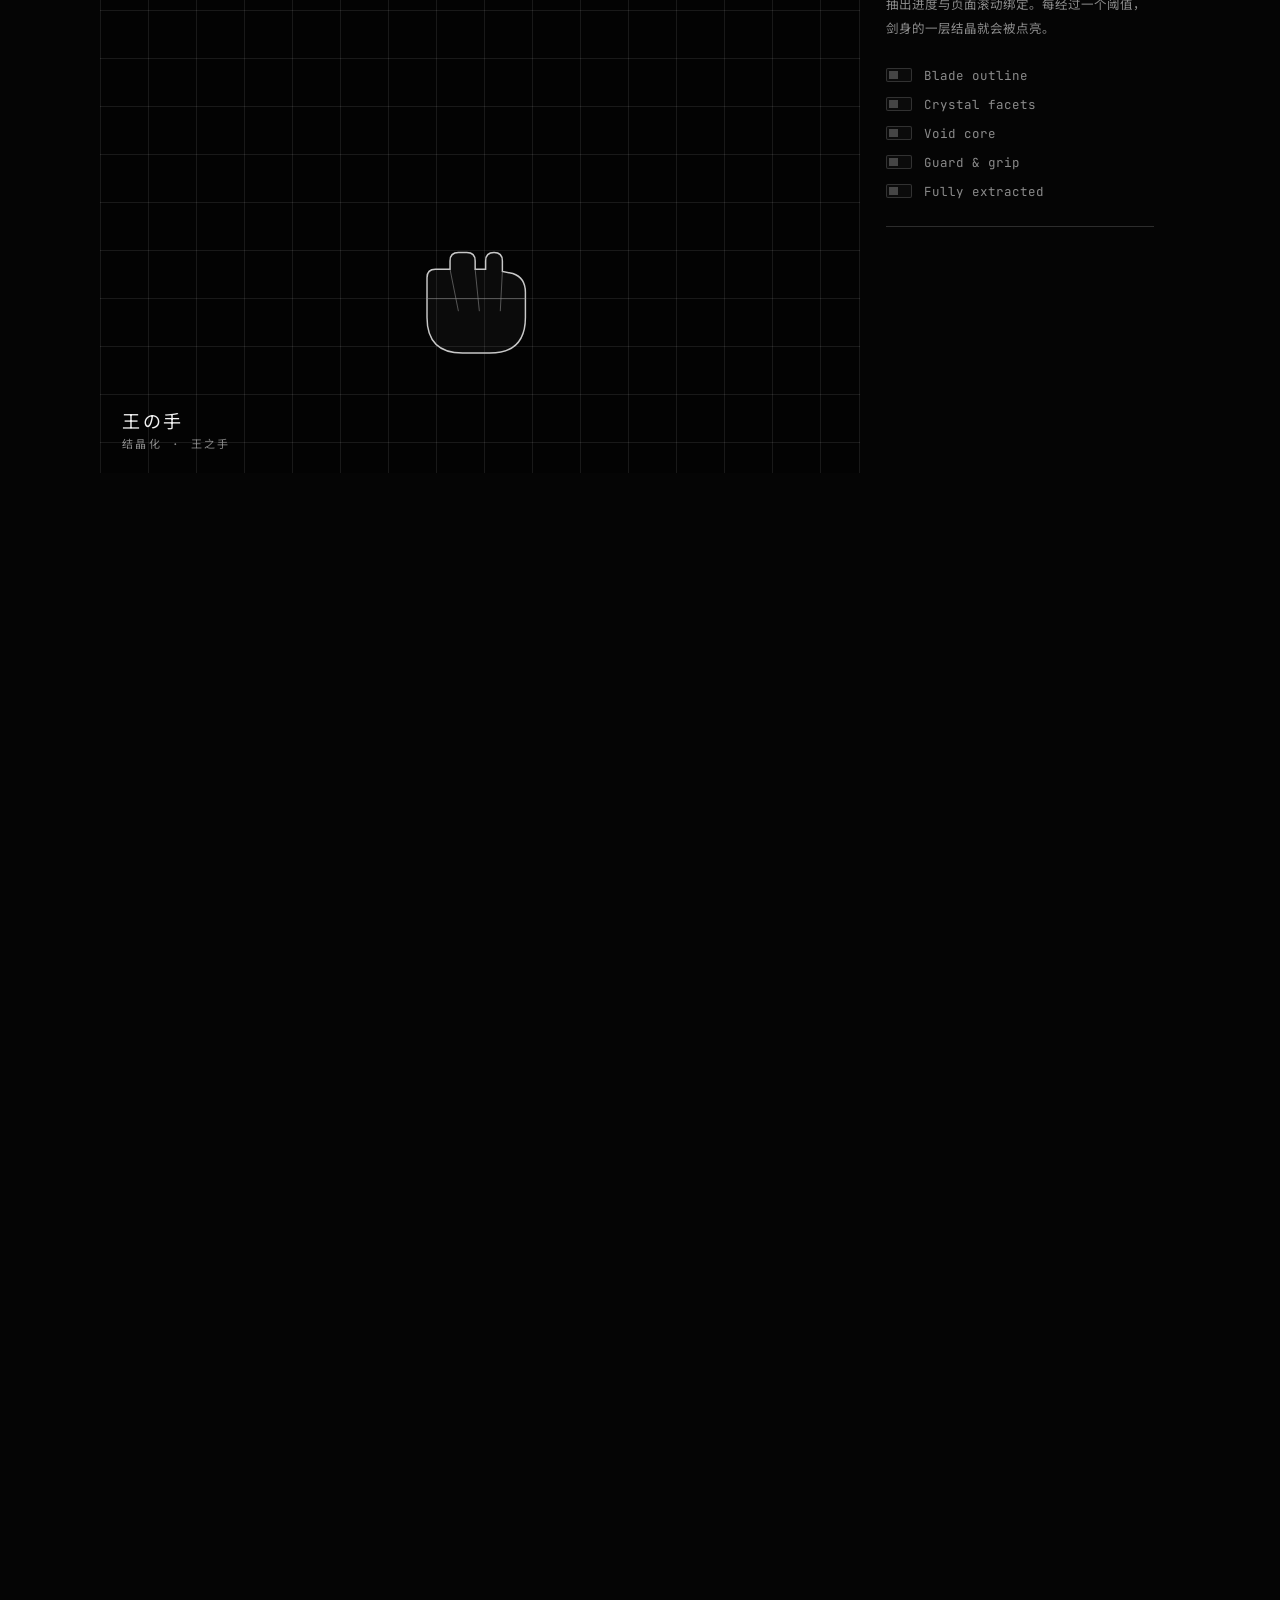
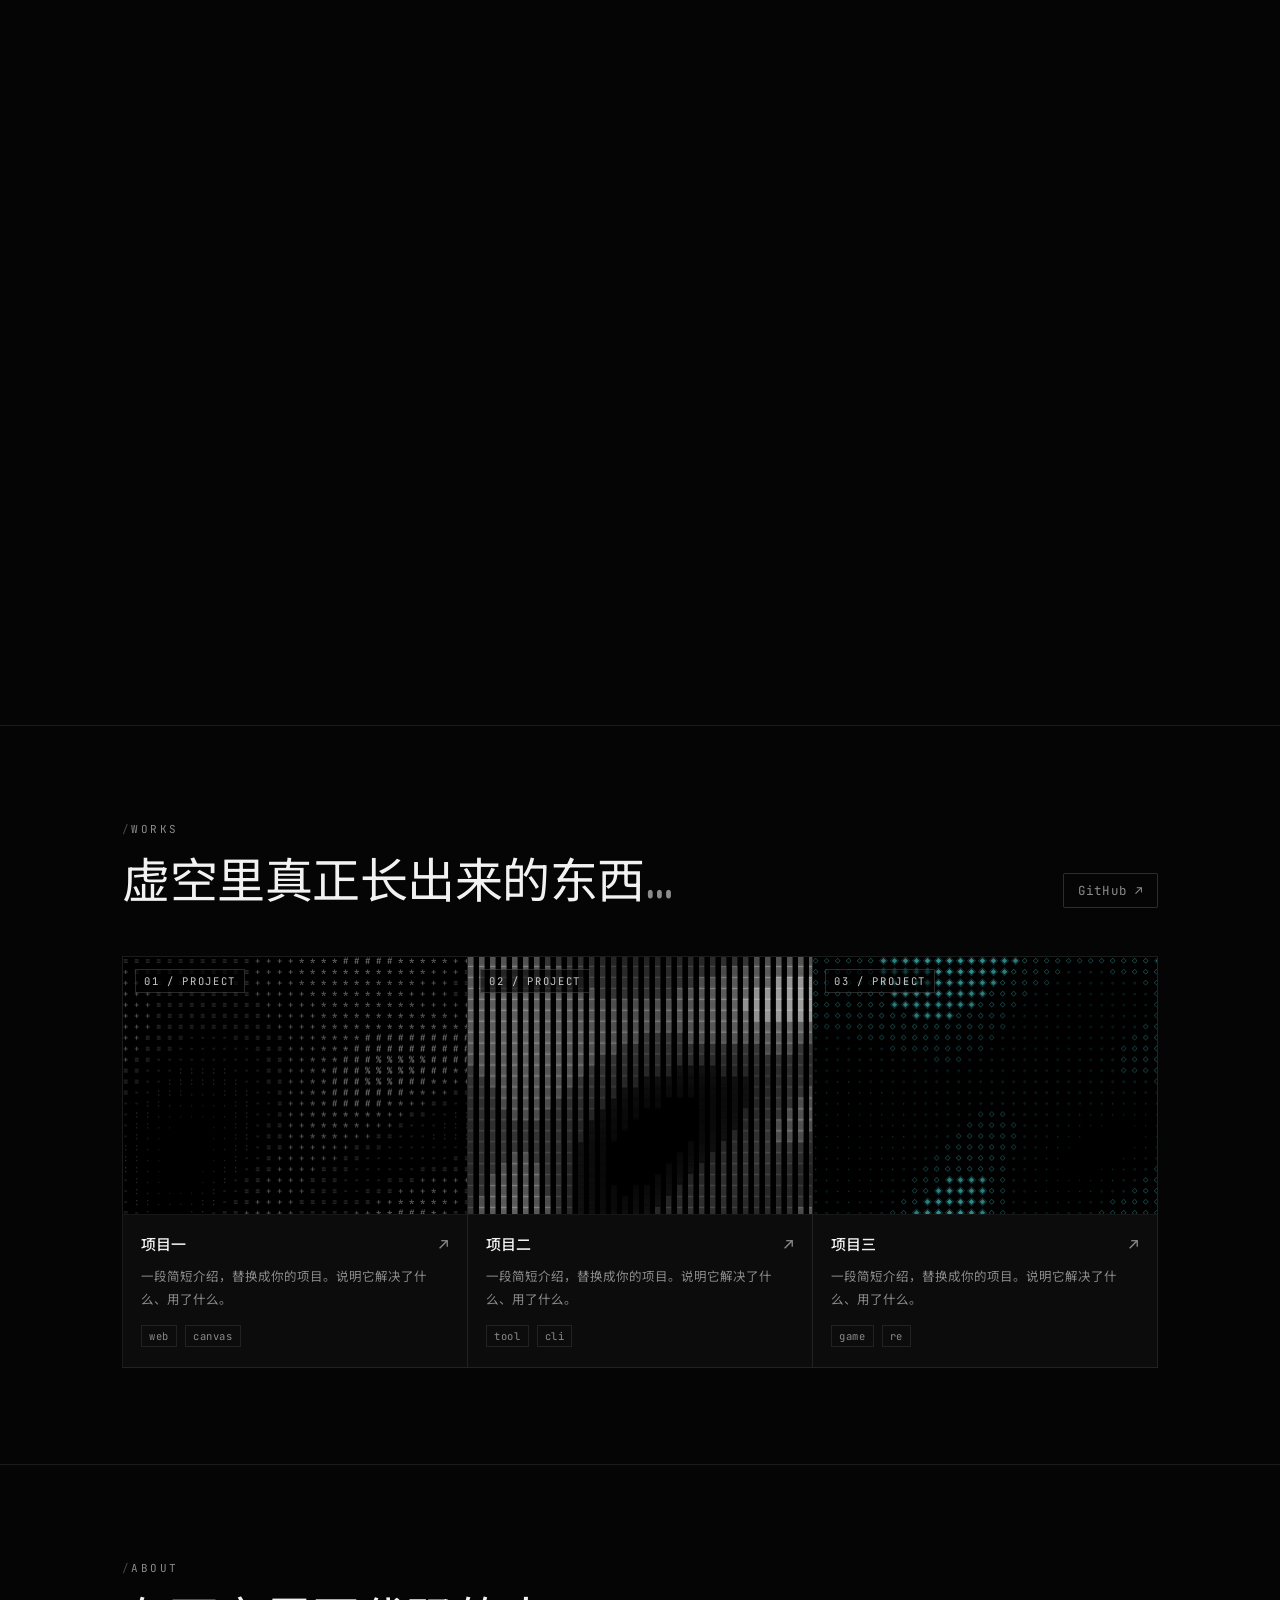
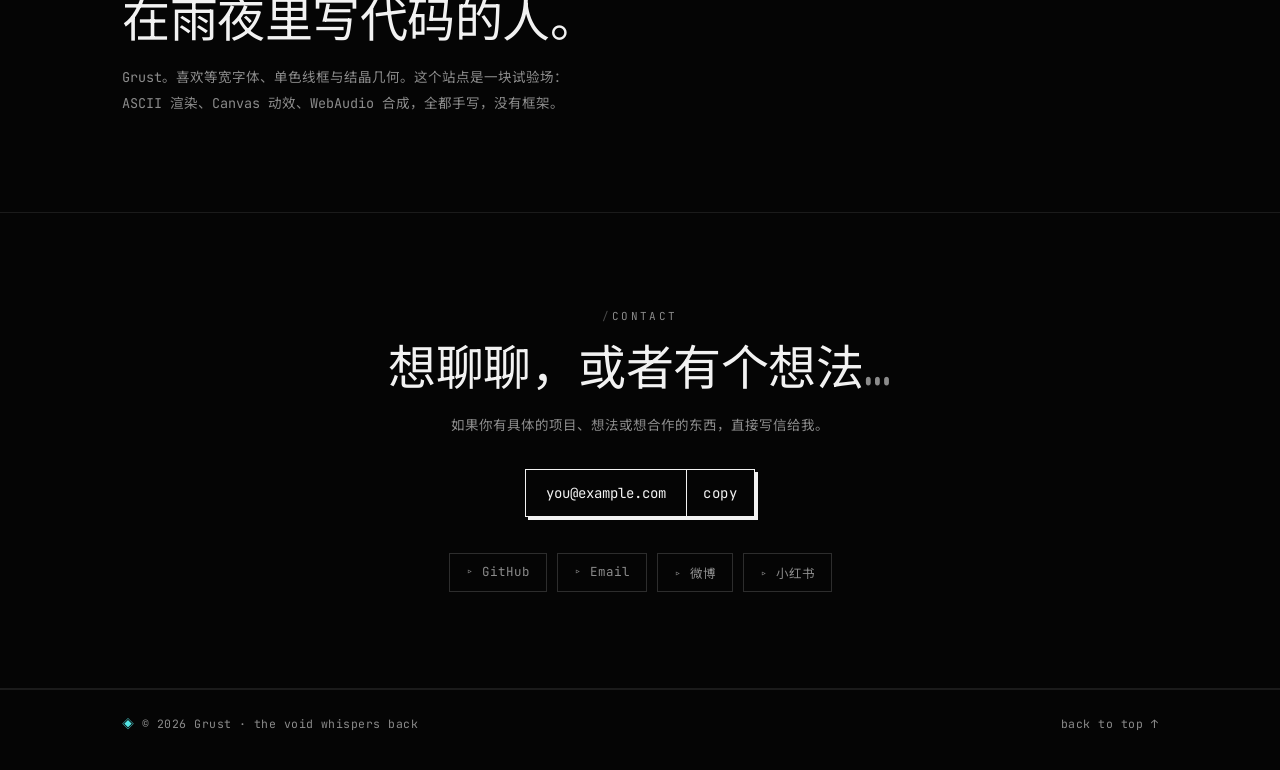
==== commit bcd5ab8f: "Redesign site in ascii-magic editorial style: mono grid, ASCII stage with render modes, works grid, " ====
--- a/index.html
+++ b/index.html
@@ -7,131 +7,212 @@
   <meta name="description" content="ASCII-Magic · 罪恶王冠结晶符号 · 雨夜虚空 · Grust 的个人空间" />
   <link rel="preconnect" href="https://fonts.googleapis.com" />
   <link rel="preconnect" href="https://fonts.gstatic.com" crossorigin />
-  <link href="https://fonts.googleapis.com/css2?family=JetBrains+Mono:wght@300;400;700&family=Noto+Sans+SC:wght@300;400;700&display=swap" rel="stylesheet" />
+  <link href="https://fonts.googleapis.com/css2?family=JetBrains+Mono:wght@300;400;500;700&family=Noto+Sans+SC:wght@300;400;500;700&display=swap" rel="stylesheet" />
   <link rel="stylesheet" href="style.css" />
 </head>
 <body>
-  <!-- 虚空 ASCII 层 -->
+  <!-- 背景层 -->
   <canvas id="void"></canvas>
-  <!-- 雨滴层 -->
   <canvas id="rain"></canvas>
-  <!-- 颗粒 / 暗角 / 扫描线 -->
   <div class="grain"></div>
   <div class="vignette"></div>
-  <div class="scanlines"></div>
-
-  <!-- 顶部工具条 -->
+  <div class="frame-lines"></div>
+
+  <!-- 公告条 -->
+  <div class="announce">
+    <span class="dot">●</span>
+    <span><b>void.genome v2 已上线，</b>新的结晶抽出引擎、ASCII 舞台与雨声环境音</span>
+    <a href="#weapon">→</a>
+  </div>
+
+  <!-- 顶栏 -->
   <header class="topbar">
-    <span class="brand"><span class="dot">◈</span> GRUST <em>// void.genome</em></span>
-    <nav class="nav">
-      <a href="#weapon">void</a>
-      <a href="#works">works</a>
-      <a href="#contact">contact</a>
-    </nav>
-    <button id="audioToggle" class="audio-btn" aria-pressed="false" title="播放/暂停 雨声 lofi">
-      <span class="eq"><i></i><i></i><i></i><i></i></span>
-      <span class="audio-label">rain off</span>
-    </button>
+    <div class="topbar-inner">
+      <a class="brand" href="#top"><span class="dot">◈</span> Grust <em>// void.genome</em></a>
+      <nav class="nav">
+        <a href="#weapon">Void</a>
+        <a href="#works">Works</a>
+        <a href="#about">About</a>
+        <a href="#contact">Contact</a>
+      </nav>
+      <div class="actions">
+        <button id="audioToggle" class="btn ghost audio-btn" aria-pressed="false" title="播放/暂停 雨声 lofi">
+          <span class="eq"><i></i><i></i><i></i><i></i></span>
+          <span class="audio-label">rain off</span>
+        </button>
+        <a class="btn" href="#weapon">Open void</a>
+      </div>
+    </div>
   </header>
 
-  <main>
-    <!-- 英雄区：满屏虚空跳字 + 抽出提示 -->
-    <section class="hero">
-      <p class="kicker">［ void awaiting extraction ］</p>
-      <pre class="ascii-title" id="asciiTitle"></pre>
-      <p class="tagline">从虚空里，抽出属于你的<span class="hl">结晶</span>。</p>
-      <div class="scroll-hint">
-        <span>向下滚动 · 抽出王之手</span>
-        <span class="arrow">▼</span>
-      </div>
-    </section>
+  <main id="top">
+    <!-- 英雄区：ASCII 舞台 -->
+    <section class="section hero">
+      <div class="wrap">
+        <div class="stage" id="stageWrap">
+          <canvas id="stage"></canvas>
+          <span class="stage-tag l">Before</span>
+          <span class="stage-tag r">After</span>
+          <div class="stage-title">
+            <p class="stage-kicker">［ void awaiting extraction ］</p>
+            <pre class="ascii-title" id="asciiTitle"></pre>
+          </div>
+          <div class="stage-cursor" id="stageCursor">◈</div>
+          <div class="modes" id="modes" role="tablist" aria-label="渲染模式">
+            <button class="chip active" data-mode="chars">Characters</button>
+            <button class="chip" data-mode="dither">Dither</button>
+            <button class="chip" data-mode="blocks">Blocks</button>
+            <button class="chip" data-mode="kana">Kana</button>
+            <button class="chip" data-mode="crystal">Crystal</button>
+            <button class="chip" data-mode="glitch">Glitch</button>
+            <button class="chip" data-mode="dots">Dots</button>
+          </div>
+        </div>
+
+        <div class="hero-copy">
+          <div>
+            <h1 class="h1 reveal">从虚空里，抽出<br />属于你的 <span class="brace">{</span><span class="hl">结晶</span><span class="brace">}</span></h1>
+            <p class="sub reveal" data-delay="1">ASCII-Magic · 极简线框 · 罪恶王冠结晶符号。以单色网格、等宽字体与几何晶体构建的个人空间。全部纯静态，无追踪，无上传，无需登录。</p>
+          </div>
+          <div class="cta reveal" data-delay="2">
+            <a class="btn" href="#works">Open works</a>
+          </div>
+        </div>
+
+        <div class="stats">
+          <div class="stat reveal"><b>7<span class="u">modes</span></b><span>ASCII 渲染模式</span></div>
+          <div class="stat reveal" data-delay="1"><b>0<span class="u">kb</span></b><span>外部依赖 / 追踪脚本</span></div>
+          <div class="stat reveal" data-delay="2"><b>100<span class="u">%</span></b><span>WebAudio 实时合成雨声</span></div>
+          <div class="stat reveal" data-delay="3"><b>1<span class="u">sword</span></b><span>结晶虚空之剑 · 滚动抽出</span></div>
+        </div>
+      </div>
+    </section>
+
+    <!-- 跑马灯 -->
+    <div class="marquee" aria-hidden="true">
+      <div class="track" id="marquee">
+        <span><b>◈</b>void.genome</span><span><b>◇</b>ascii-magic</span><span><b>◆</b>crystal extraction</span><span><b>⬡</b>rain lofi</span><span><b>✦</b>guilty crown</span><span><b>░</b>dither</span><span><b>▓</b>monospace</span>
+        <span><b>◈</b>void.genome</span><span><b>◇</b>ascii-magic</span><span><b>◆</b>crystal extraction</span><span><b>⬡</b>rain lofi</span><span><b>✦</b>guilty crown</span><span><b>░</b>dither</span><span><b>▓</b>monospace</span>
+      </div>
+    </div>
 
     <!-- 结晶虚空武器：随滚动被抽出 -->
-    <section id="weapon" class="weapon-scroll">
+    <section id="weapon" class="section weapon-scroll">
       <div class="weapon-sticky">
-        <div class="weapon-hud">
-          <span class="hud-l">VOID_GENOME</span>
-          <span class="hud-r">EXTRACTION <b id="pct">0</b>%</span>
-        </div>
-        <div class="weapon-stage">
-          <!-- 结晶虚空之剑 + 王之手 -->
-          <svg id="weaponSvg" viewBox="0 0 400 620" preserveAspectRatio="xMidYMid meet" aria-label="结晶虚空之剑">
-            <defs>
-              <linearGradient id="blade" x1="0" y1="0" x2="0" y2="1">
-                <stop offset="0" stop-color="#aef7f7"/>
-                <stop offset="0.5" stop-color="#54e6e6"/>
-                <stop offset="1" stop-color="#1c6d70"/>
-              </linearGradient>
-              <filter id="glow" x="-60%" y="-60%" width="220%" height="220%">
-                <feGaussianBlur stdDeviation="6" result="b"/>
-                <feMerge><feMergeNode in="b"/><feMergeNode in="SourceGraphic"/></feMerge>
-              </filter>
-            </defs>
-
-            <!-- 剑体（会被抽出的部分） -->
-            <g id="sword" filter="url(#glow)">
-              <!-- 剑尖到剑身：细长结晶菱形 -->
-              <polygon class="blade-fill" points="200,20 232,150 214,470 186,470 168,150"/>
-              <polygon class="edge" points="200,20 232,150 214,470 186,470 168,150"/>
-              <!-- 内部结晶棱线 -->
-              <polyline class="facet" points="200,20 200,470"/>
-              <polyline class="facet" points="168,150 200,120 232,150"/>
-              <polyline class="facet" points="176,300 200,270 224,300"/>
-              <polyline class="facet" points="182,410 200,388 218,410"/>
-              <!-- 红色虚空核心 -->
-              <polygon class="core" points="200,150 210,250 200,360 190,250"/>
-              <circle class="core-dot" cx="200" cy="255" r="4"/>
-              <!-- 护手 -->
-              <polygon class="guard" points="150,470 250,470 262,494 138,494"/>
-              <polygon class="guard-crystal" points="138,494 200,478 262,494 200,512"/>
-              <!-- 剑柄 -->
-              <rect class="grip" x="192" y="494" width="16" height="70"/>
-            </g>
-
-            <!-- 王之手（结晶化，握住剑柄，固定在下方） -->
-            <g id="hand">
-              <path class="hand-fill" d="M150 560 L150 528 Q150 520 158 520 L172 520 L172 512 Q172 504 180 504 L188 504
-                Q196 504 196 512 L196 520 L206 520 L206 512 Q206 504 214 504 Q222 504 222 512 L222 522
-                L232 524 Q244 528 244 542 L244 566 Q244 600 210 600 L184 600 Q150 600 150 566 Z"/>
-              <path class="hand-line" d="M150 560 L150 528 Q150 520 158 520 L172 520 L172 512 Q172 504 180 504 L188 504
-                Q196 504 196 512 L196 520 L206 520 L206 512 Q206 504 214 504 Q222 504 222 512 L222 522
-                L232 524 Q244 528 244 542 L244 566 Q244 600 210 600 L184 600 Q150 600 150 566 Z"/>
-              <!-- 手上的结晶棱纹 -->
-              <polyline class="hand-facet" points="150,548 244,548"/>
-              <polyline class="hand-facet" points="172,520 180,560"/>
-              <polyline class="hand-facet" points="196,520 200,560"/>
-              <polyline class="hand-facet" points="222,522 220,560"/>
-            </g>
-          </svg>
-          <div class="weapon-caption">
-            <span class="jp">王の手</span>
-            <span>结晶化 · 王之手</span>
-          </div>
+        <div class="weapon-frame">
+          <div class="weapon-stage">
+            <div class="weapon-hud">
+              <span>/void_genome</span>
+              <span>extraction <b id="pct">0</b>%</span>
+            </div>
+            <svg id="weaponSvg" viewBox="0 0 400 620" preserveAspectRatio="xMidYMid meet" aria-label="结晶虚空之剑">
+              <defs>
+                <linearGradient id="blade" x1="0" y1="0" x2="0" y2="1">
+                  <stop offset="0" stop-color="#ffffff"/>
+                  <stop offset="0.5" stop-color="#54e6e6"/>
+                  <stop offset="1" stop-color="#1c6d70"/>
+                </linearGradient>
+                <filter id="glow" x="-60%" y="-60%" width="220%" height="220%">
+                  <feGaussianBlur stdDeviation="5" result="b"/>
+                  <feMerge><feMergeNode in="b"/><feMergeNode in="SourceGraphic"/></feMerge>
+                </filter>
+              </defs>
+              <g id="sword" filter="url(#glow)">
+                <polygon class="blade-fill" points="200,20 232,150 214,470 186,470 168,150"/>
+                <polygon class="edge" points="200,20 232,150 214,470 186,470 168,150"/>
+                <polyline class="facet" points="200,20 200,470"/>
+                <polyline class="facet" points="168,150 200,120 232,150"/>
+                <polyline class="facet" points="176,300 200,270 224,300"/>
+                <polyline class="facet" points="182,410 200,388 218,410"/>
+                <polygon class="core" points="200,150 210,250 200,360 190,250"/>
+                <circle class="core-dot" cx="200" cy="255" r="4"/>
+                <polygon class="guard" points="150,470 250,470 262,494 138,494"/>
+                <polygon class="guard-crystal" points="138,494 200,478 262,494 200,512"/>
+                <rect class="grip" x="192" y="494" width="16" height="70"/>
+              </g>
+              <g id="hand">
+                <path class="hand-fill" d="M150 560 L150 528 Q150 520 158 520 L172 520 L172 512 Q172 504 180 504 L188 504
+                  Q196 504 196 512 L196 520 L206 520 L206 512 Q206 504 214 504 Q222 504 222 512 L222 522
+                  L232 524 Q244 528 244 542 L244 566 Q244 600 210 600 L184 600 Q150 600 150 566 Z"/>
+                <path class="hand-line" d="M150 560 L150 528 Q150 520 158 520 L172 520 L172 512 Q172 504 180 504 L188 504
+                  Q196 504 196 512 L196 520 L206 520 L206 512 Q206 504 214 504 Q222 504 222 512 L222 522
+                  L232 524 Q244 528 244 542 L244 566 Q244 600 210 600 L184 600 Q150 600 150 566 Z"/>
+                <polyline class="hand-facet" points="150,548 244,548"/>
+                <polyline class="hand-facet" points="172,520 180,560"/>
+                <polyline class="hand-facet" points="196,520 200,560"/>
+                <polyline class="hand-facet" points="222,522 220,560"/>
+              </g>
+            </svg>
+            <div class="weapon-caption">
+              <span class="jp">王の手</span>
+              <span>结晶化 · 王之手</span>
+            </div>
+          </div>
+
+          <aside class="weapon-side">
+            <div>
+              <p class="label">extraction</p>
+              <h3>向下滚动，<br />把剑从虚空里抽出来。</h3>
+            </div>
+            <p>抽出进度与页面滚动绑定。每经过一个阈值，剑身的一层结晶就会被点亮。</p>
+            <ul class="checks" id="checks">
+              <li data-at="0.05"><span class="sw"></span>Blade outline</li>
+              <li data-at="0.30"><span class="sw"></span>Crystal facets</li>
+              <li data-at="0.55"><span class="sw"></span>Void core</li>
+              <li data-at="0.80"><span class="sw"></span>Guard &amp; grip</li>
+              <li data-at="0.98"><span class="sw"></span>Fully extracted</li>
+            </ul>
+            <div class="progress"><i id="bar"></i></div>
+          </aside>
         </div>
       </div>
     </section>
 
     <!-- 作品 -->
-    <section id="works" class="panel">
-      <div class="panel-inner">
-        <h2 class="sec-title"><span class="idx">§01</span> WORKS</h2>
+    <section id="works" class="section">
+      <div class="wrap section-inner">
+        <div class="sec-head">
+          <div>
+            <p class="label reveal">works</p>
+            <h2 class="h2 reveal" data-delay="1">虚空里真正长出来的东西<span class="br">…</span></h2>
+          </div>
+          <a class="btn ghost reveal" data-delay="2" href="https://github.com/GRUST303" target="_blank" rel="noopener">GitHub ↗</a>
+        </div>
         <div class="works-grid">
-          <a class="work" href="#"><span class="w-glyph">◇</span><span class="w-idx">01</span><h3>项目一</h3><p>一段简短介绍，替换成你的项目。</p></a>
-          <a class="work" href="#"><span class="w-glyph">◈</span><span class="w-idx">02</span><h3>项目二</h3><p>一段简短介绍，替换成你的项目。</p></a>
-          <a class="work" href="#"><span class="w-glyph">◆</span><span class="w-idx">03</span><h3>项目三</h3><p>一段简短介绍，替换成你的项目。</p></a>
-        </div>
-      </div>
-    </section>
-
-    <!-- 关于 / 联系 -->
-    <section id="contact" class="panel">
-      <div class="panel-inner">
-        <h2 class="sec-title"><span class="idx">§02</span> CONTACT</h2>
-        <pre class="term">&gt; whoami
-Grust — 在雨夜里写代码的人。
-&gt; contact --list</pre>
-        <div class="socials">
-          <a class="social" href="#" target="_blank" rel="noopener">▹ GitHub</a>
+          <a class="work reveal" href="#"><div class="thumb"><canvas data-seed="1"></canvas><span class="tag">01 / project</span></div>
+            <div class="work-body"><div class="row"><h3>项目一</h3><span class="arrow">↗</span></div><p>一段简短介绍，替换成你的项目。说明它解决了什么、用了什么。</p>
+            <div class="meta"><span>web</span><span>canvas</span></div></div></a>
+          <a class="work reveal" data-delay="1" href="#"><div class="thumb"><canvas data-seed="2"></canvas><span class="tag">02 / project</span></div>
+            <div class="work-body"><div class="row"><h3>项目二</h3><span class="arrow">↗</span></div><p>一段简短介绍，替换成你的项目。说明它解决了什么、用了什么。</p>
+            <div class="meta"><span>tool</span><span>cli</span></div></div></a>
+          <a class="work reveal" data-delay="2" href="#"><div class="thumb"><canvas data-seed="3"></canvas><span class="tag">03 / project</span></div>
+            <div class="work-body"><div class="row"><h3>项目三</h3><span class="arrow">↗</span></div><p>一段简短介绍，替换成你的项目。说明它解决了什么、用了什么。</p>
+            <div class="meta"><span>game</span><span>re</span></div></div></a>
+        </div>
+      </div>
+    </section>
+
+    <!-- 关于 -->
+    <section id="about" class="section">
+      <div class="wrap section-inner">
+        <p class="label reveal">about</p>
+        <h2 class="h2 reveal" data-delay="1">在雨夜里写代码的人。</h2>
+        <p class="sub reveal" data-delay="2">Grust。喜欢等宽字体、单色线框与结晶几何。这个站点是一块试验场：ASCII 渲染、Canvas 动效、WebAudio 合成，全都手写，没有框架。</p>
+      </div>
+    </section>
+
+    <!-- 联系 -->
+    <section id="contact" class="section contact">
+      <div class="wrap section-inner">
+        <p class="label reveal">contact</p>
+        <h2 class="h2 reveal" data-delay="1">想聊聊，或者有个想法<span class="br">…</span></h2>
+        <p class="sub reveal" data-delay="2">如果你有具体的项目、想法或想合作的东西，直接写信给我。</p>
+        <div class="copybox reveal" data-delay="3">
+          <code id="mail">you@example.com</code>
+          <button id="copyBtn" title="复制邮箱" aria-label="复制邮箱">copy</button>
+        </div>
+        <div class="socials reveal" data-delay="3">
+          <a class="social" href="https://github.com/GRUST303" target="_blank" rel="noopener">▹ GitHub</a>
           <a class="social" href="mailto:you@example.com">▹ Email</a>
           <a class="social" href="#" target="_blank" rel="noopener">▹ 微博</a>
           <a class="social" href="#" target="_blank" rel="noopener">▹ 小红书</a>
@@ -141,7 +222,10 @@
   </main>
 
   <footer class="footer">
-    <span>© <span id="year"></span> GRUST · the void whispers back</span>
+    <div class="wrap">
+      <span><span class="dot">◈</span> © <span id="year"></span> Grust · the void whispers back</span>
+      <span><a href="#top">back to top ↑</a></span>
+    </div>
   </footer>
 
   <script src="script.js"></script>
--- a/style.css
+++ b/style.css
@@ -1,95 +1,178 @@
 :root{
-  --bg:#04060a;
-  --bg2:#080d14;
-  --ink:#cdd9e6;
-  --dim:#5c6f82;
+  --bg:#050505;
+  --bg2:#0a0a0a;
+  --panel:#0c0c0c;
+  --ink:#f2f2f2;
+  --ink2:#c8c8c8;
+  --dim:#8b8b8b;
+  --mute:#4a4a4a;
+  --line:rgba(255,255,255,0.09);
+  --line2:rgba(255,255,255,0.16);
   --cyan:#54e6e6;
   --cyan-soft:#aef7f7;
   --cyan-dim:#1c6d70;
   --red:#ff3355;
-  --line:rgba(84,230,230,0.16);
-  --glass:rgba(84,230,230,0.03);
+  --frame:1080px;
+  --nav:53px;
+  --mono:"JetBrains Mono","Noto Sans SC",ui-monospace,Menlo,Consolas,monospace;
 }
 *{box-sizing:border-box;}
 html{scroll-behavior:smooth;}
 body{
   margin:0;
   color:var(--ink);
-  font-family:"JetBrains Mono","Noto Sans SC",ui-monospace,Menlo,Consolas,monospace;
-  background:
-    radial-gradient(1200px 800px at 72% -10%, rgba(84,230,230,0.07), transparent 60%),
-    radial-gradient(900px 700px at 8% 108%, rgba(255,51,85,0.05), transparent 55%),
-    linear-gradient(180deg,var(--bg2),var(--bg) 60%,#020406 100%);
-  background-color:var(--bg);
+  font-family:var(--mono);
+  background:var(--bg);
   overflow-x:hidden;
-}
+  -webkit-font-smoothing:antialiased;
+}
+::selection{background:var(--ink);color:var(--bg);}
+a{color:inherit;}
 
 /* ---------- 全屏层 ---------- */
 #void,#rain{position:fixed;inset:0;width:100vw;height:100vh;z-index:0;pointer-events:none;}
-#void{opacity:0.9;}
-#rain{opacity:0.55;z-index:1;}
-.grain,.vignette,.scanlines{position:fixed;inset:0;pointer-events:none;}
-.grain{z-index:2;opacity:.05;mix-blend-mode:overlay;
+#void{opacity:.35;}
+#rain{opacity:.28;}
+.grain,.vignette{position:fixed;inset:0;pointer-events:none;z-index:1;}
+.grain{opacity:.06;mix-blend-mode:overlay;
   background-image:url("data:image/svg+xml,%3Csvg xmlns='http://www.w3.org/2000/svg' width='120' height='120'%3E%3Cfilter id='n'%3E%3CfeTurbulence type='fractalNoise' baseFrequency='0.9' numOctaves='2'/%3E%3C/filter%3E%3Crect width='100%25' height='100%25' filter='url(%23n)'/%3E%3C/svg%3E");}
-.vignette{z-index:2;background:radial-gradient(120% 100% at 50% 40%,transparent 55%,rgba(0,0,0,0.65) 100%);}
-.scanlines{z-index:2;opacity:.35;mix-blend-mode:overlay;
-  background:repeating-linear-gradient(to bottom,rgba(84,230,230,0.05) 0 1px,transparent 1px 3px);}
-
-/* ---------- topbar ---------- */
-.topbar{position:fixed;top:0;left:0;right:0;z-index:10;
-  display:flex;align-items:center;justify-content:space-between;gap:16px;
-  padding:16px 26px;font-size:12px;letter-spacing:.24em;text-transform:uppercase;
-  backdrop-filter:blur(3px);
-  background:linear-gradient(180deg,rgba(4,6,10,0.7),transparent);}
-.brand{color:var(--ink);}
-.brand .dot{color:var(--cyan);}
-.brand em{color:var(--dim);font-style:normal;}
-.nav{display:flex;gap:22px;}
-.nav a{color:var(--dim);text-decoration:none;transition:color .2s,text-shadow .2s;}
-.nav a:hover{color:var(--cyan);text-shadow:0 0 10px rgba(84,230,230,.6);}
-
-/* audio btn */
-.audio-btn{display:inline-flex;align-items:center;gap:9px;cursor:pointer;
-  background:var(--glass);color:var(--dim);
-  border:1px solid var(--line);padding:7px 12px;border-radius:2px;
-  font:inherit;font-size:11px;letter-spacing:.2em;text-transform:uppercase;transition:.2s;}
-.audio-btn:hover{color:var(--cyan);border-color:var(--cyan-dim);}
-.audio-btn.playing{color:var(--cyan);border-color:var(--cyan);box-shadow:0 0 16px rgba(84,230,230,.25) inset;}
-.eq{display:inline-flex;align-items:flex-end;gap:2px;height:12px;}
-.eq i{width:2px;height:4px;background:currentColor;opacity:.6;}
+.vignette{background:radial-gradient(120% 100% at 50% 30%,transparent 55%,rgba(0,0,0,.75) 100%);}
+
+/* ---------- 全局竖向栅格边框 ---------- */
+.frame-lines{position:fixed;inset:0;z-index:2;pointer-events:none;}
+.frame-lines::before,.frame-lines::after{content:"";position:absolute;top:0;bottom:0;width:1px;background:var(--line);
+  left:calc(50% - var(--frame)/2);}
+.frame-lines::after{left:auto;right:calc(50% - var(--frame)/2);}
+
+/* ---------- 公告条 + 顶栏 ---------- */
+.announce{position:relative;z-index:12;display:flex;justify-content:center;align-items:center;gap:8px;
+  padding:9px 16px;font-size:11.5px;letter-spacing:.02em;color:var(--dim);background:#0e0e0e;border-bottom:1px solid var(--line);}
+.announce b{color:var(--ink);font-weight:500;}
+.announce .dot{color:var(--cyan);font-size:9px;}
+.announce a{color:var(--ink);text-decoration:none;}
+.announce a:hover{text-decoration:underline;}
+
+.topbar{position:sticky;top:0;z-index:11;background:rgba(5,5,5,.82);backdrop-filter:blur(8px);border-bottom:1px solid var(--line);}
+.topbar-inner{max-width:var(--frame);margin:0 auto;display:flex;align-items:center;justify-content:space-between;gap:16px;
+  padding:14px 22px;font-size:12.5px;}
+.brand{display:flex;align-items:center;gap:8px;color:var(--ink);text-decoration:none;font-weight:500;letter-spacing:.02em;}
+.brand .dot{color:var(--cyan);font-size:14px;}
+.brand em{color:var(--dim);font-style:normal;font-weight:400;}
+.nav{display:flex;gap:26px;}
+.nav a{color:var(--dim);text-decoration:none;transition:color .2s;}
+.nav a:hover{color:var(--ink);}
+.actions{display:flex;align-items:center;gap:10px;}
+
+/* 白色线框按钮（硬阴影） */
+.btn{display:inline-flex;align-items:center;gap:8px;cursor:pointer;text-decoration:none;
+  background:var(--bg);color:var(--ink);border:1px solid var(--ink);padding:8px 14px;border-radius:2px;
+  font:inherit;font-size:12.5px;letter-spacing:.01em;box-shadow:3px 3px 0 var(--ink);
+  transition:transform .15s,box-shadow .15s,background .15s,color .15s;}
+.btn:hover{transform:translate(-1px,-1px);box-shadow:4px 4px 0 var(--ink);}
+.btn:active{transform:translate(2px,2px);box-shadow:1px 1px 0 var(--ink);}
+.btn.ghost{box-shadow:none;border-color:var(--line2);color:var(--dim);}
+.btn.ghost:hover{color:var(--ink);border-color:var(--ink);transform:none;}
+.btn.solid{background:var(--ink);color:var(--bg);}
+
+.audio-btn .eq{display:inline-flex;align-items:flex-end;gap:2px;height:11px;}
+.audio-btn .eq i{width:2px;height:3px;background:currentColor;opacity:.7;}
+.audio-btn.playing{color:var(--ink);border-color:var(--ink);}
 .audio-btn.playing .eq i{animation:eq .9s ease-in-out infinite;}
 .audio-btn.playing .eq i:nth-child(2){animation-delay:.15s;}
 .audio-btn.playing .eq i:nth-child(3){animation-delay:.3s;}
 .audio-btn.playing .eq i:nth-child(4){animation-delay:.45s;}
-@keyframes eq{0%,100%{height:3px;}50%{height:12px;}}
-
-/* ---------- hero ---------- */
+@keyframes eq{0%,100%{height:3px;}50%{height:11px;}}
+
+/* ---------- 容器 ---------- */
 main{position:relative;z-index:5;}
-.hero{min-height:100vh;display:flex;flex-direction:column;align-items:center;justify-content:center;
-  text-align:center;padding:100px 20px 60px;}
-.kicker{margin:0 0 22px;color:var(--cyan);font-size:12px;letter-spacing:.5em;text-transform:uppercase;
-  text-shadow:0 0 14px rgba(84,230,230,.5);}
-.ascii-title{margin:0;color:var(--cyan-soft);white-space:pre;line-height:1.02;
-  font-weight:700;font-size:clamp(6px,1.55vw,15px);
-  text-shadow:0 0 18px rgba(84,230,230,.45),0 0 2px rgba(84,230,230,.9);}
-.tagline{margin:34px 0 0;color:var(--ink);font-size:clamp(15px,2vw,20px);letter-spacing:.06em;}
-.tagline .hl{color:var(--cyan);text-shadow:0 0 12px rgba(84,230,230,.6);}
-.scroll-hint{margin-top:56px;display:flex;flex-direction:column;align-items:center;gap:10px;
-  color:var(--dim);font-size:11px;letter-spacing:.3em;text-transform:uppercase;}
-.scroll-hint .arrow{color:var(--cyan);animation:bob 1.8s ease-in-out infinite;}
-@keyframes bob{0%,100%{transform:translateY(0);opacity:.5;}50%{transform:translateY(8px);opacity:1;}}
+.wrap{max-width:var(--frame);margin:0 auto;}
+.section{border-bottom:1px solid var(--line);}
+.section-inner{padding:96px 22px;}
+.label{margin:0 0 18px;font-size:11px;letter-spacing:.22em;color:var(--dim);text-transform:uppercase;}
+.label::before{content:"/";color:var(--mute);}
+.h2{margin:0;font-weight:400;font-size:clamp(28px,4.4vw,48px);line-height:1.12;letter-spacing:-.01em;color:var(--ink);}
+.h2 .hl{color:var(--cyan);}
+.h2 .br{color:var(--dim);}
+.sub{margin:18px 0 0;max-width:56ch;font-size:13.5px;line-height:1.9;color:var(--dim);}
+.sub a{color:var(--ink2);}
+
+/* 滚动显现 */
+.reveal{opacity:0;transform:translateY(18px);transition:opacity .7s ease,transform .7s ease;}
+.reveal.in{opacity:1;transform:none;}
+.reveal[data-delay="1"]{transition-delay:.08s;}
+.reveal[data-delay="2"]{transition-delay:.16s;}
+.reveal[data-delay="3"]{transition-delay:.24s;}
+
+/* ---------- Hero 舞台 ---------- */
+.hero{padding:0 0 0;}
+.stage{position:relative;height:min(78vh,620px);min-height:420px;overflow:hidden;border-bottom:1px solid var(--line);background:#000;}
+#stage{position:absolute;inset:0;width:100%;height:100%;display:block;}
+.stage-tag{position:absolute;top:18px;font-size:12px;color:var(--ink2);letter-spacing:.02em;z-index:2;}
+.stage-tag.l{left:22px;}
+.stage-tag.r{right:22px;}
+.stage-title{position:absolute;left:0;right:0;top:50%;transform:translateY(-52%);text-align:center;z-index:2;pointer-events:none;}
+.ascii-title{margin:0;color:var(--ink);white-space:pre;line-height:1.05;font-weight:700;
+  font-size:clamp(5.5px,1.35vw,13px);text-shadow:0 0 22px rgba(255,255,255,.25);}
+.stage-kicker{margin:0 0 16px;color:var(--dim);font-size:11px;letter-spacing:.3em;text-transform:uppercase;}
+.stage-cursor{position:absolute;top:50%;left:50%;transform:translate(-50%,-50%);width:38px;height:38px;border-radius:50%;
+  background:#0b0b0b;border:1px solid var(--line2);display:grid;place-items:center;color:var(--ink2);font-size:11px;z-index:3;
+  box-shadow:0 0 0 6px rgba(0,0,0,.35);pointer-events:none;opacity:0;transition:opacity .3s;}
+.stage:hover .stage-cursor{opacity:1;}
+
+.modes{position:absolute;left:0;right:0;bottom:16px;display:flex;gap:8px;padding:0 22px;overflow-x:auto;z-index:3;scrollbar-width:none;}
+.modes::-webkit-scrollbar{display:none;}
+.chip{flex:0 0 auto;cursor:pointer;font:inherit;font-size:12px;color:var(--dim);background:rgba(8,8,8,.85);
+  border:1px solid var(--line2);padding:8px 14px;border-radius:2px;transition:.18s;}
+.chip:hover{color:var(--ink);border-color:var(--ink);}
+.chip.active{color:var(--ink);border-color:var(--ink);box-shadow:0 0 0 1px var(--ink) inset;}
+
+.hero-copy{display:grid;grid-template-columns:1fr auto;gap:32px;align-items:start;padding:56px 22px 64px;}
+.hero-copy .h1{margin:0;font-weight:400;font-size:clamp(30px,4.8vw,52px);line-height:1.12;letter-spacing:-.01em;}
+.hero-copy .h1 .hl{color:var(--cyan);}
+.hero-copy .h1 .brace{color:var(--dim);}
+.hero-copy .sub{margin-top:22px;}
+.hero-copy .cta{padding-top:8px;}
+
+/* ---------- 数据条 ---------- */
+.stats{display:grid;grid-template-columns:repeat(4,1fr);}
+.stat{padding:22px;border-right:1px solid var(--line);}
+.stat:last-child{border-right:0;}
+.stat b{display:block;font-weight:400;font-size:26px;color:var(--ink);letter-spacing:-.01em;}
+.stat b .u{color:var(--cyan);font-size:14px;margin-left:2px;}
+.stat span{display:block;margin-top:6px;font-size:11.5px;color:var(--dim);letter-spacing:.04em;}
 
 /* ---------- 武器抽出 ---------- */
-.weapon-scroll{position:relative;height:320vh;}
-.weapon-sticky{position:sticky;top:0;height:100vh;display:flex;flex-direction:column;
-  align-items:center;justify-content:center;overflow:hidden;}
-.weapon-hud{position:absolute;top:78px;left:0;right:0;display:flex;justify-content:space-between;
-  padding:0 32px;color:var(--dim);font-size:11px;letter-spacing:.3em;text-transform:uppercase;}
-.weapon-hud b{color:var(--cyan);font-weight:700;}
-.weapon-stage{position:relative;height:82vh;display:flex;align-items:center;justify-content:center;}
-#weaponSvg{height:100%;width:auto;overflow:visible;}
-
-/* 剑：默认藏在手里（下移+裁掉），JS 用 --p 控制抽出 */
+.weapon-scroll{position:relative;height:300vh;}
+.weapon-sticky{position:sticky;top:var(--nav);height:calc(100vh - var(--nav));display:flex;align-items:stretch;justify-content:center;overflow:hidden;}
+.weapon-frame{position:relative;width:100%;max-width:var(--frame);margin:0 auto;display:grid;grid-template-columns:1fr 320px;}
+.weapon-stage{position:relative;display:flex;align-items:center;justify-content:center;border-right:1px solid var(--line);
+  background:
+    linear-gradient(var(--line) 1px,transparent 1px) 0 0/100% 48px,
+    linear-gradient(90deg,var(--line) 1px,transparent 1px) 0 0/48px 100%;
+  background-color:rgba(0,0,0,.35);}
+#weaponSvg{height:calc(78vh - var(--nav));width:auto;overflow:visible;}
+.weapon-hud{position:absolute;top:22px;left:22px;right:22px;display:flex;justify-content:space-between;
+  color:var(--dim);font-size:11px;letter-spacing:.22em;text-transform:uppercase;}
+.weapon-hud b{color:var(--ink);font-weight:500;}
+.weapon-caption{position:absolute;bottom:22px;left:22px;display:flex;flex-direction:column;gap:2px;
+  color:var(--dim);font-size:11px;letter-spacing:.22em;text-transform:uppercase;}
+.weapon-caption .jp{color:var(--ink);font-size:18px;letter-spacing:.14em;}
+
+.weapon-side{display:flex;flex-direction:column;justify-content:center;padding:32px 26px;gap:26px;}
+.weapon-side .label{margin-bottom:8px;}
+.weapon-side h3{margin:0;font-weight:400;font-size:24px;line-height:1.3;}
+.weapon-side p{margin:0;font-size:12.5px;line-height:1.9;color:var(--dim);}
+.checks{display:flex;flex-direction:column;gap:12px;margin:0;padding:0;list-style:none;}
+.checks li{display:flex;align-items:center;gap:12px;font-size:12.5px;color:var(--dim);transition:color .3s;}
+.checks .sw{width:26px;height:14px;border:1px solid var(--line2);border-radius:2px;position:relative;flex:0 0 auto;background:#0b0b0b;transition:.3s;}
+.checks .sw::after{content:"";position:absolute;top:2px;left:2px;width:9px;height:8px;background:var(--ink);opacity:.25;transition:.3s;}
+.checks li.on{color:var(--ink);}
+.checks li.on .sw{border-color:var(--ink);}
+.checks li.on .sw::after{left:13px;opacity:1;}
+.progress{height:1px;background:var(--line2);position:relative;}
+.progress i{position:absolute;left:0;top:0;bottom:0;width:0;background:var(--ink);transition:width .1s linear;}
+
+/* 剑：默认藏在手里，JS 用 --p 控制抽出 */
 #sword{
   --p:0;
   transform:translateY(calc((1 - var(--p)) * 62%));
@@ -97,66 +180,90 @@
   opacity:calc(0.25 + var(--p) * 0.75);
 }
 .blade-fill{fill:url(#blade);opacity:.14;}
-.edge{fill:none;stroke:var(--cyan);stroke-width:2;
+.edge{fill:none;stroke:var(--cyan-soft);stroke-width:1.6;
   stroke-dasharray:1600;stroke-dashoffset:calc(1600 - var(--p,0) * 1600);
-  filter:drop-shadow(0 0 6px rgba(84,230,230,.7));}
-.facet{fill:none;stroke:var(--cyan-soft);stroke-width:1;opacity:calc(var(--p,0)*0.85);}
-.core{fill:var(--red);opacity:calc(var(--p,0)*0.55);
-  filter:drop-shadow(0 0 8px rgba(255,51,85,.8));}
+  filter:drop-shadow(0 0 6px rgba(84,230,230,.55));}
+.facet{fill:none;stroke:var(--ink);stroke-width:.8;opacity:calc(var(--p,0)*0.7);}
+.core{fill:var(--red);opacity:calc(var(--p,0)*0.6);filter:drop-shadow(0 0 8px rgba(255,51,85,.8));}
 .core-dot{fill:#fff;opacity:calc(var(--p,0));}
-.guard{fill:none;stroke:var(--cyan);stroke-width:2;opacity:calc(var(--p,0));}
-.guard-crystal{fill:rgba(84,230,230,0.08);stroke:var(--cyan-soft);stroke-width:1;opacity:calc(var(--p,0));}
-.grip{fill:#0b1a1c;stroke:var(--cyan-dim);stroke-width:1.5;opacity:calc(var(--p,0));}
-
-/* 王之手：常驻 */
-.hand-fill{fill:rgba(84,230,230,0.06);}
-.hand-line{fill:none;stroke:var(--cyan);stroke-width:2;filter:drop-shadow(0 0 6px rgba(84,230,230,.5));}
-.hand-facet{fill:none;stroke:var(--cyan-soft);stroke-width:1;opacity:.6;}
-
-.weapon-caption{position:absolute;bottom:26px;left:0;right:0;text-align:center;
-  display:flex;flex-direction:column;gap:4px;color:var(--dim);font-size:12px;letter-spacing:.3em;text-transform:uppercase;}
-.weapon-caption .jp{color:var(--cyan);font-size:20px;letter-spacing:.2em;text-shadow:0 0 12px rgba(84,230,230,.5);}
-
-/* ---------- panels ---------- */
-.panel{position:relative;z-index:5;padding:110px 24px;}
-.panel-inner{max-width:980px;margin:0 auto;}
-.sec-title{font-size:clamp(22px,4vw,40px);font-weight:700;letter-spacing:.12em;margin:0 0 40px;
-  color:var(--ink);text-transform:uppercase;}
-.sec-title .idx{color:var(--cyan);font-size:.5em;letter-spacing:.3em;vertical-align:super;margin-right:14px;}
-
-.works-grid{display:grid;grid-template-columns:repeat(3,1fr);gap:18px;}
-.work{position:relative;display:block;text-decoration:none;color:inherit;
-  border:1px solid var(--line);background:var(--glass);padding:26px 22px 24px;
-  transition:.25s;overflow:hidden;}
-.work::after{content:"";position:absolute;inset:0;pointer-events:none;
-  background:linear-gradient(135deg,transparent 60%,rgba(84,230,230,0.1));opacity:0;transition:.25s;}
-.work:hover{border-color:var(--cyan);transform:translateY(-4px);box-shadow:0 0 26px rgba(84,230,230,.14);}
-.work:hover::after{opacity:1;}
-.w-glyph{font-size:26px;color:var(--cyan);text-shadow:0 0 14px rgba(84,230,230,.6);}
-.w-idx{position:absolute;top:16px;right:18px;font-size:11px;color:var(--cyan-dim);letter-spacing:.3em;}
-.work h3{margin:14px 0 8px;font-size:15px;font-weight:700;letter-spacing:.12em;}
-.work p{margin:0;font-size:12.5px;line-height:1.9;color:var(--dim);}
-
-.term{background:rgba(4,10,12,0.6);border:1px solid var(--line);border-left:2px solid var(--cyan);
-  padding:20px 22px;margin:0 0 28px;color:var(--cyan-soft);font-size:13px;line-height:1.9;white-space:pre-wrap;}
-.socials{display:flex;flex-wrap:wrap;gap:14px;}
-.social{color:var(--dim);text-decoration:none;border:1px solid var(--line);padding:11px 18px;
-  font-size:13px;letter-spacing:.12em;transition:.2s;background:var(--glass);}
-.social:hover{color:var(--cyan);border-color:var(--cyan);box-shadow:0 0 16px rgba(84,230,230,.18);}
-
-/* ---------- footer ---------- */
-.footer{position:relative;z-index:5;text-align:center;padding:44px 20px 60px;
-  color:var(--dim);font-size:11px;letter-spacing:.3em;text-transform:uppercase;
-  border-top:1px solid var(--line);}
+.guard{fill:none;stroke:var(--ink);stroke-width:1.4;opacity:calc(var(--p,0));}
+.guard-crystal{fill:rgba(255,255,255,.05);stroke:var(--ink2);stroke-width:.8;opacity:calc(var(--p,0));}
+.grip{fill:#111;stroke:var(--dim);stroke-width:1;opacity:calc(var(--p,0));}
+.hand-fill{fill:rgba(255,255,255,.03);}
+.hand-line{fill:none;stroke:var(--ink2);stroke-width:1.4;}
+.hand-facet{fill:none;stroke:var(--dim);stroke-width:.8;opacity:.7;}
+
+/* ---------- Works ---------- */
+.sec-head{display:flex;justify-content:space-between;align-items:flex-end;gap:24px;flex-wrap:wrap;}
+.works-grid{display:grid;grid-template-columns:repeat(3,1fr);border-top:1px solid var(--line);border-left:1px solid var(--line);margin-top:48px;}
+.work{position:relative;display:block;text-decoration:none;color:inherit;border-right:1px solid var(--line);border-bottom:1px solid var(--line);
+  background:var(--panel);transition:background .25s;}
+.work:hover{background:#111;}
+.thumb{position:relative;aspect-ratio:4/3;overflow:hidden;border-bottom:1px solid var(--line);background:#000;}
+.thumb canvas{position:absolute;inset:0;width:100%;height:100%;display:block;opacity:.9;transition:opacity .3s,transform .5s;}
+.work:hover .thumb canvas{opacity:1;transform:scale(1.03);}
+.thumb .tag{position:absolute;top:12px;left:12px;font-size:10.5px;letter-spacing:.16em;text-transform:uppercase;color:var(--ink2);
+  background:rgba(0,0,0,.6);border:1px solid var(--line2);padding:4px 8px;}
+.work-body{padding:18px 18px 20px;}
+.work-body .row{display:flex;justify-content:space-between;align-items:center;gap:12px;}
+.work h3{margin:0;font-size:15px;font-weight:500;letter-spacing:.01em;}
+.work .arrow{color:var(--dim);transition:transform .25s,color .25s;}
+.work:hover .arrow{transform:translate(3px,-3px);color:var(--ink);}
+.work p{margin:10px 0 0;font-size:12.5px;line-height:1.85;color:var(--dim);}
+.work .meta{margin-top:14px;display:flex;gap:8px;flex-wrap:wrap;}
+.work .meta span{font-size:10.5px;letter-spacing:.06em;color:var(--dim);border:1px solid var(--line);padding:3px 7px;}
+
+/* ---------- Marquee ---------- */
+.marquee{overflow:hidden;white-space:nowrap;border-bottom:1px solid var(--line);padding:14px 0;color:var(--mute);font-size:12px;letter-spacing:.2em;text-transform:uppercase;}
+.marquee .track{display:inline-flex;gap:48px;animation:marquee 32s linear infinite;padding-left:48px;}
+.marquee .track span b{color:var(--cyan);font-weight:400;margin-right:12px;}
+@keyframes marquee{to{transform:translateX(-50%);}}
+
+/* ---------- Contact ---------- */
+.contact .section-inner{text-align:center;display:flex;flex-direction:column;align-items:center;}
+.contact .sub{text-align:center;}
+.copybox{margin-top:30px;display:inline-flex;align-items:stretch;border:1px solid var(--ink);background:var(--bg);box-shadow:3px 3px 0 var(--ink);}
+.copybox code{padding:14px 20px;font:inherit;font-size:14px;color:var(--ink);}
+.copybox button{cursor:pointer;font-size:12px;letter-spacing:.06em;background:transparent;border:0;border-left:1px solid var(--ink);color:var(--ink);padding:0 16px;font:inherit;font-size:14px;transition:.15s;}
+.copybox button:hover{background:var(--ink);color:var(--bg);}
+.copybox button.done{background:var(--cyan);color:var(--bg);border-color:var(--cyan);}
+.term{margin:0 0 0;text-align:left;max-width:560px;width:100%;border:1px solid var(--line);background:var(--panel);
+  padding:18px 20px;font-size:12.5px;line-height:1.9;color:var(--ink2);white-space:pre-wrap;}
+.term .p{color:var(--cyan);}
+.term .c{color:var(--dim);}
+.socials{display:flex;flex-wrap:wrap;justify-content:center;gap:10px;margin-top:36px;}
+.social{color:var(--dim);text-decoration:none;border:1px solid var(--line2);padding:9px 16px;font-size:12.5px;transition:.2s;background:var(--bg);}
+.social:hover{color:var(--ink);border-color:var(--ink);}
+
+/* ---------- Footer ---------- */
+.footer{position:relative;z-index:5;border-top:1px solid var(--line);}
+.footer .wrap{display:flex;justify-content:space-between;align-items:center;gap:16px;flex-wrap:wrap;padding:26px 22px 40px;
+  color:var(--dim);font-size:11.5px;letter-spacing:.04em;}
+.footer .dot{color:var(--cyan);}
+.footer a{color:var(--dim);text-decoration:none;}
+.footer a:hover{color:var(--ink);}
 
 /* ---------- responsive ---------- */
-@media(max-width:720px){
+@media(max-width:1120px){.frame-lines{display:none;}}
+@media(max-width:880px){
+  .weapon-frame{grid-template-columns:1fr;}
+  .weapon-side{display:none;}
+  .weapon-stage{border-right:0;}
+  .works-grid{grid-template-columns:repeat(2,1fr);}
+  .stats{grid-template-columns:repeat(2,1fr);}
+  .stat:nth-child(2){border-right:0;}
+  .stat:nth-child(1),.stat:nth-child(2){border-bottom:1px solid var(--line);}
+}
+@media(max-width:640px){
   .nav{display:none;}
+  .hero-copy{grid-template-columns:1fr;}
   .works-grid{grid-template-columns:1fr;}
-  .weapon-scroll{height:280vh;}
-  .weapon-hud{top:70px;}
+  .section-inner{padding:72px 18px;}
+  .weapon-scroll{height:260vh;}
+  .copybox code{font-size:12px;padding:12px 14px;}
 }
 @media (prefers-reduced-motion: reduce){
   html{scroll-behavior:auto;}
-  .scroll-hint .arrow,.audio-btn.playing .eq i{animation:none;}
-}
+  .reveal{opacity:1;transform:none;transition:none;}
+  .marquee .track,.audio-btn.playing .eq i{animation:none;}
+}
